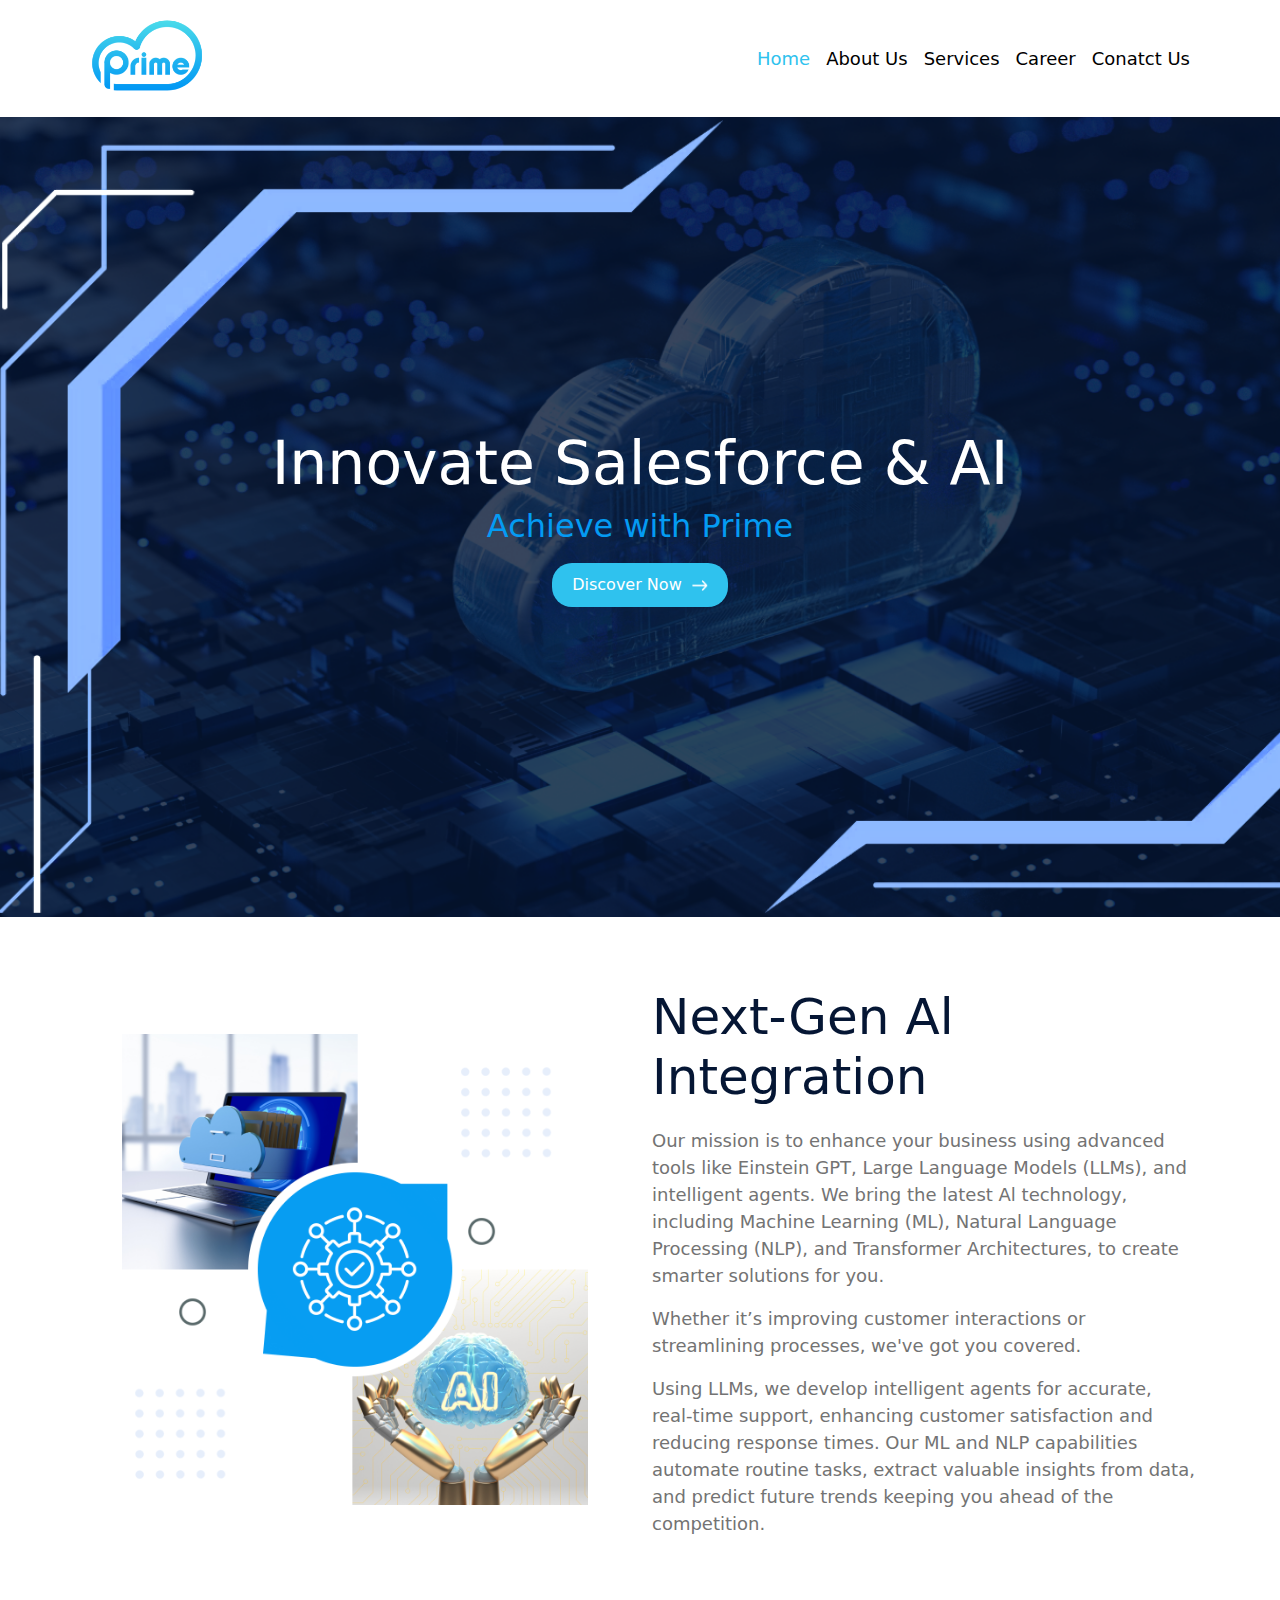
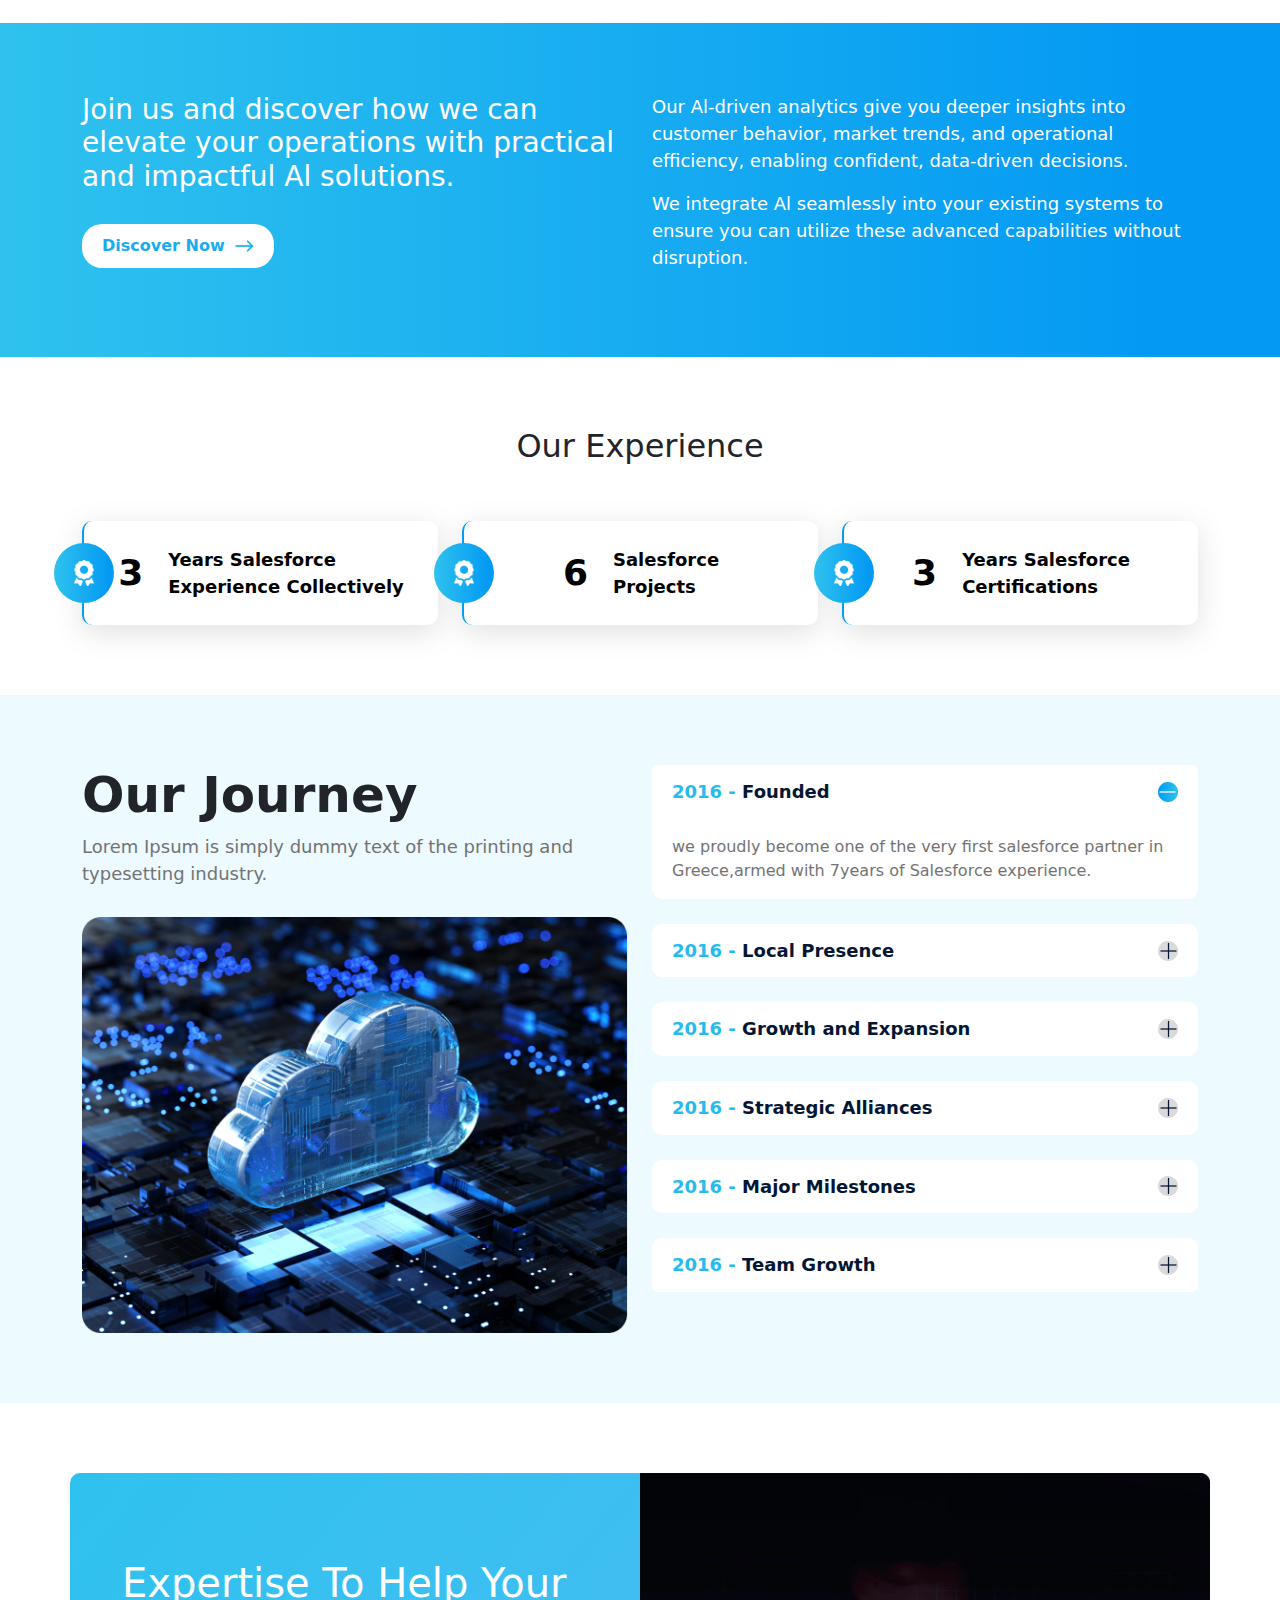
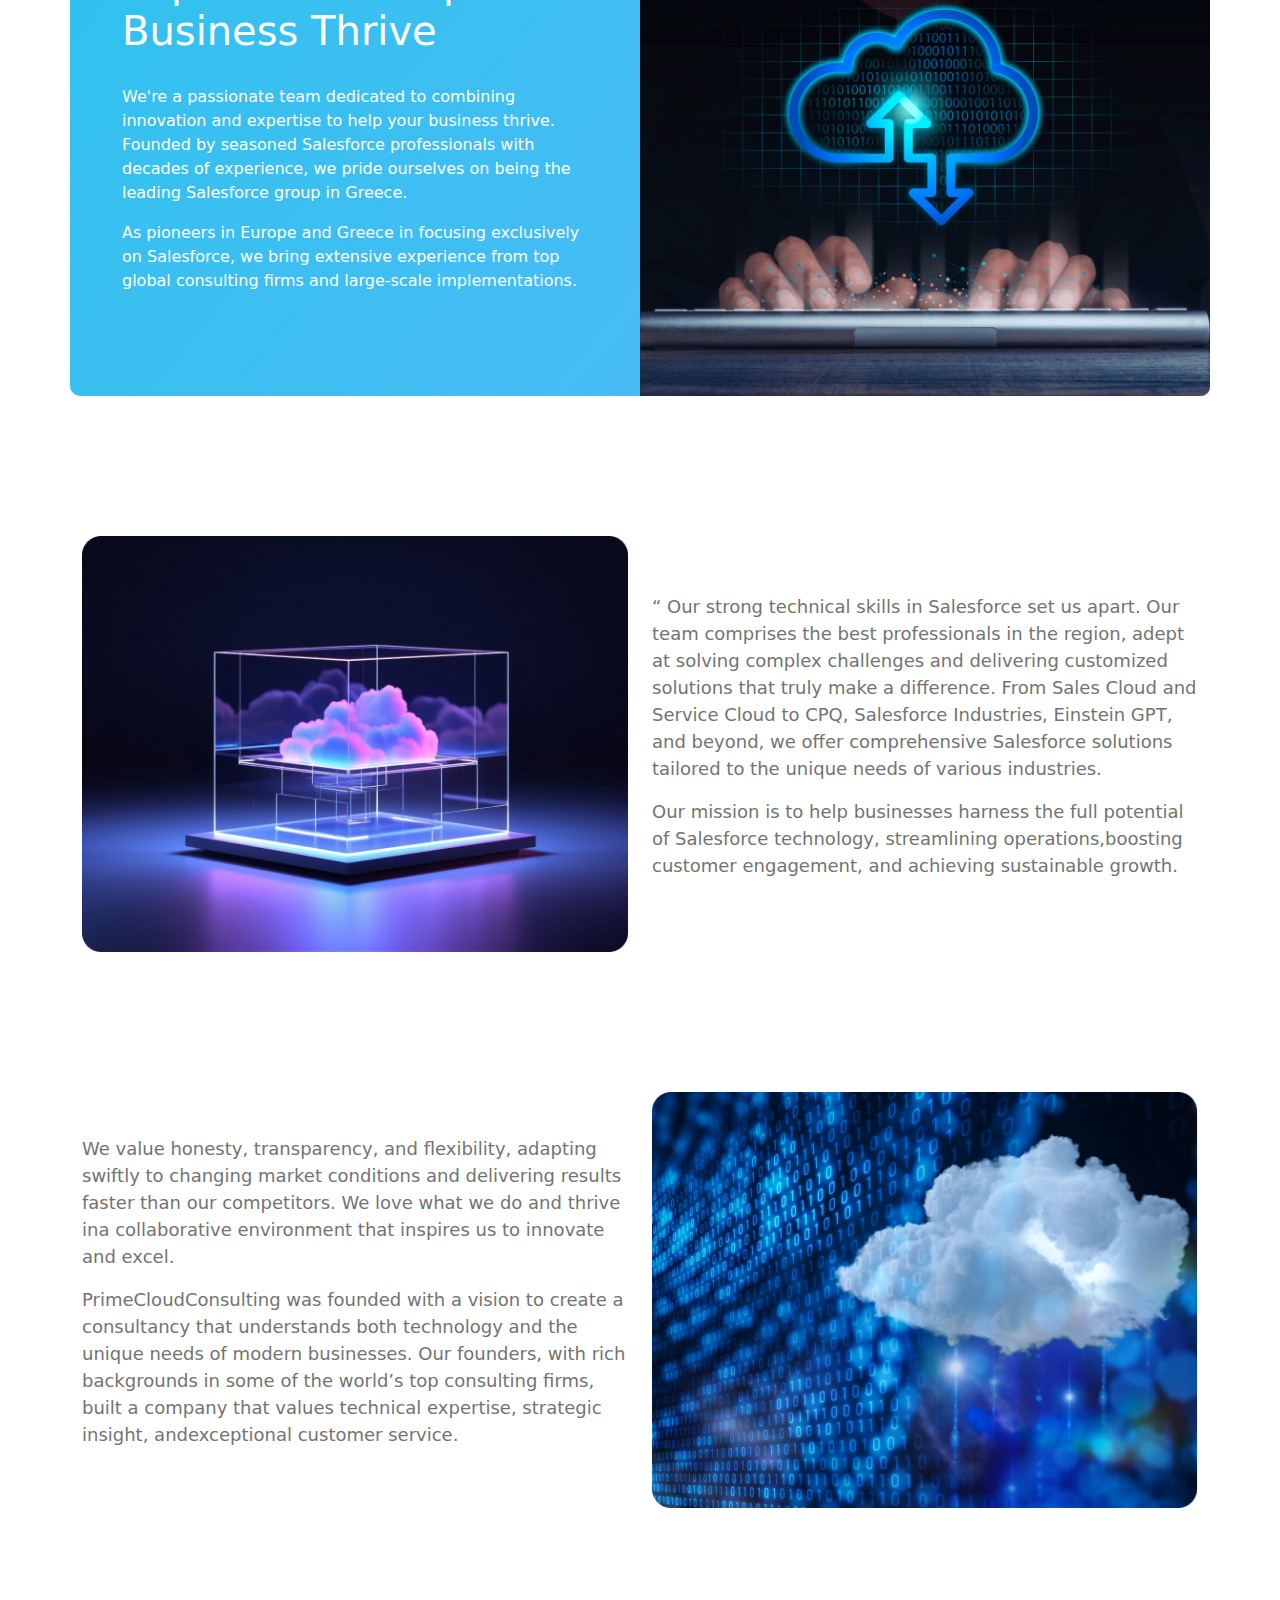
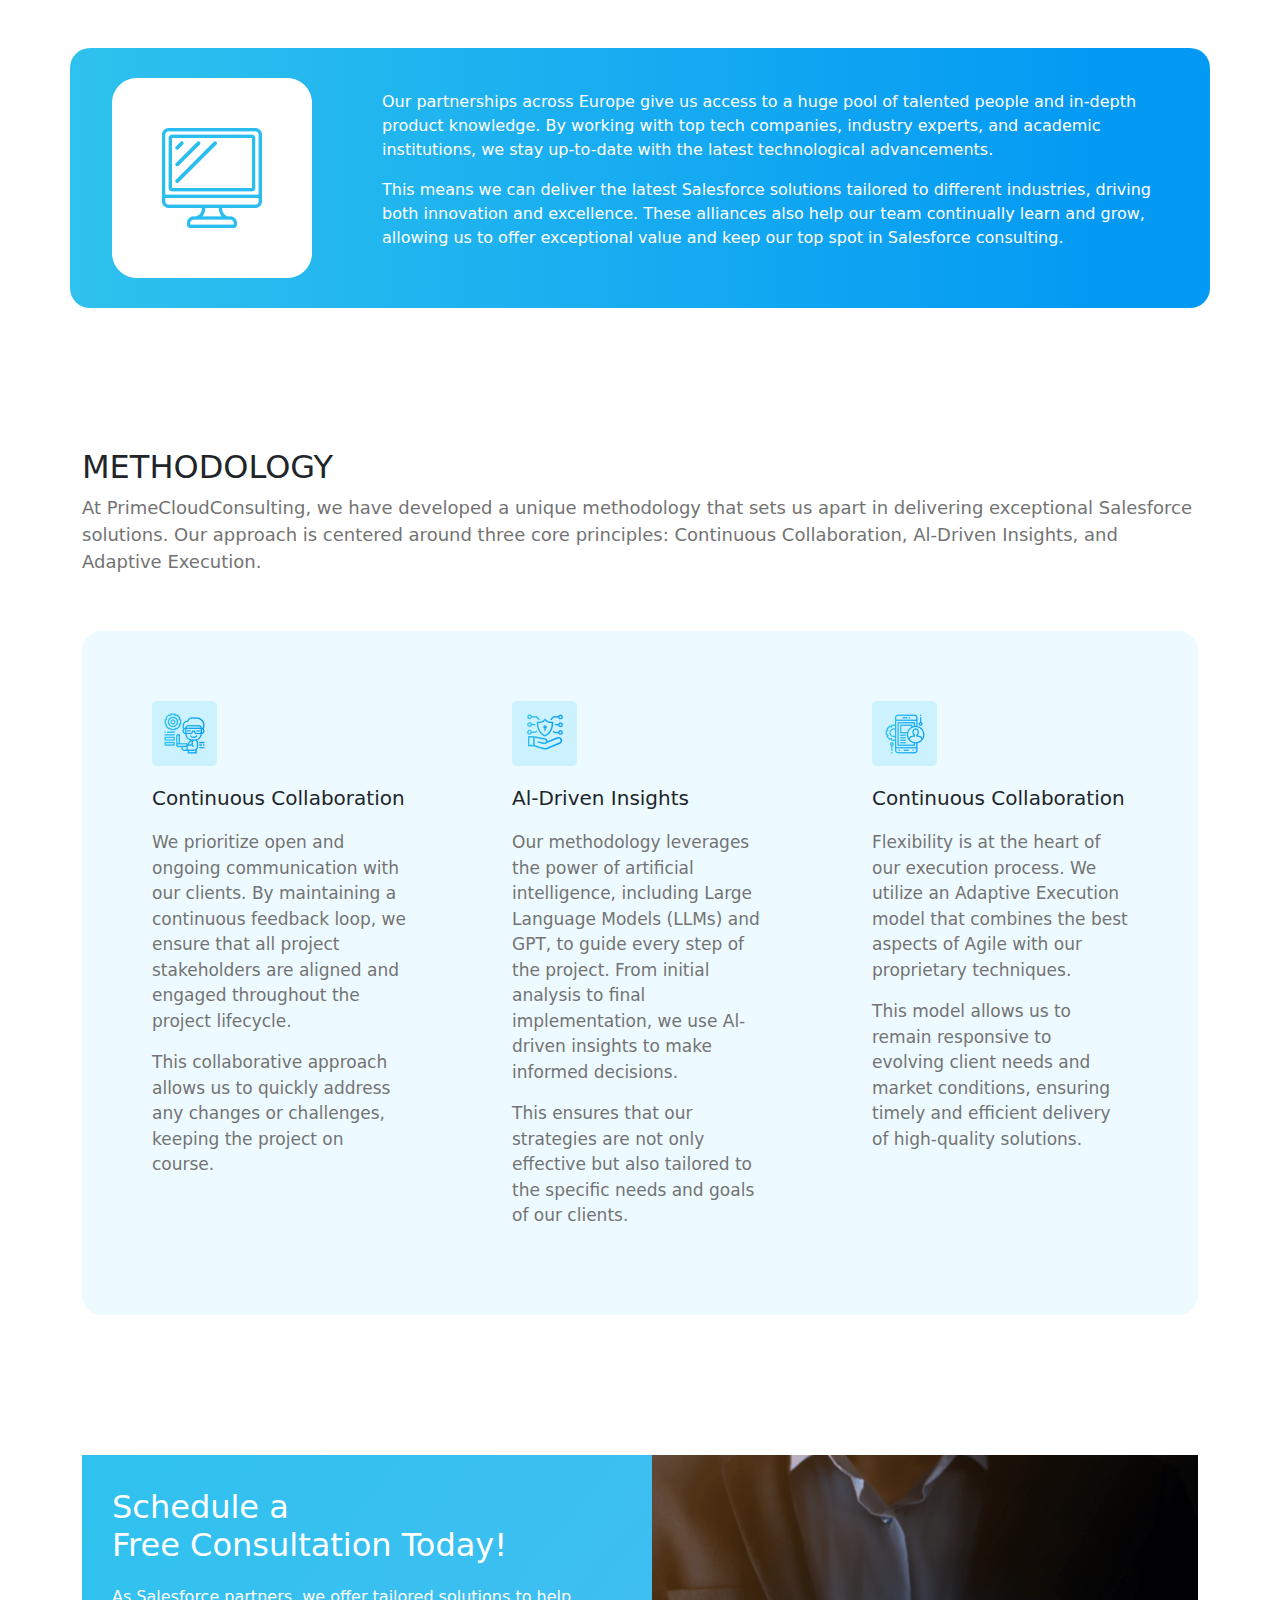
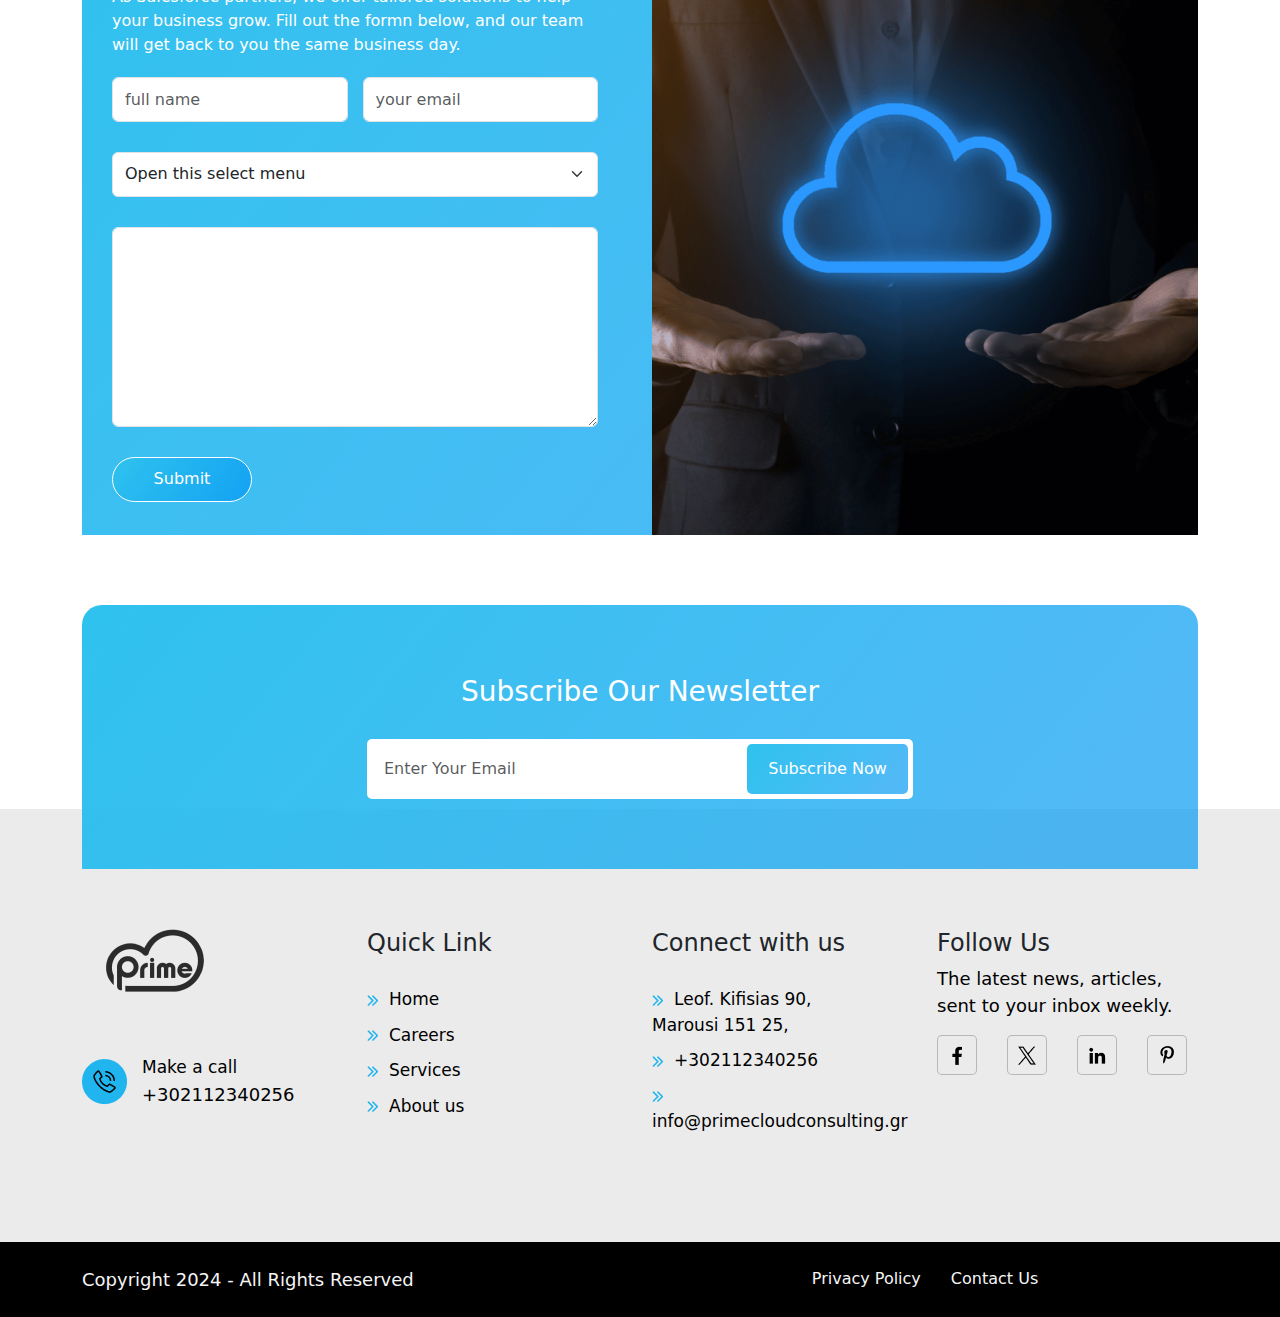
==== index.html @ a8d4fd14 "first commit" ====
<!DOCTYPE html>
<html lang="en">

<head>
  <meta charset="UTF-8">
  <meta name="viewport" content="width=device-width, initial-scale=1.0">
  <title>Prime</title>
  <link rel="stylesheet" href="./css/style.css">
  <link rel="stylesheet" href="./css/responsive.css">
  <link rel="stylesheet" href="./css/bootstrap.min.css">
</head>

<body>

  <header>
    <nav class="navbar navbar-expand-lg">
      <div class="container">
        <a class="navbar-brand" href="#">
          <img src="./images/logo_prime.png" alt="" class="img-fluid">
        </a>
        <button class="navbar-toggler" type="button" data-bs-toggle="collapse" data-bs-target="#navbarSupportedContent"
          aria-controls="navbarSupportedContent" aria-expanded="false" aria-label="Toggle navigation">
          <span class="navbar-toggler-icon"></span>
        </button>
        <div class="collapse navbar-collapse" id="navbarSupportedContent">
          <ul class="navbar-nav ms-auto mb-2 mb-lg-0">
            <li class="nav-item">
              <a class="nav-link active" aria-current="page" href="index.html">Home</a>
            </li>
            <li class="nav-item">
              <a class="nav-link" href="about.html">About Us</a>
            </li>
            <li class="nav-item">
              <a class="nav-link" href="service.html">Services</a>
            </li>
            <li class="nav-item">
              <a class="nav-link" href="#">Career</a>
            </li>
            <li class="nav-item">
              <a class="nav-link" href="#">Conatct Us</a>
            </li>
          </ul>

        </div>
      </div>
    </nav>
  </header>

  <div class="banner">
    <div class="container">
      <div class="row">
        <div class="col">
          <div class="inner_text_banner">
            <h1>Innovate Salesforce & AI</h1>
            <h2>Achieve with Prime</h2>
            <a href="#" class="button_common">Discover Now <img src="./images/_right_arrow.png" alt=""></a>
          </div>
        </div>
      </div>
    </div>
  </div>

  <div class="next_gen_ai padding">
    <div class="container">
      <div class="row align-items-center">
        <div class="col-lg-6">
          <div class="left_next_gen">
            <img src="./images/next_gen_ai_image.png" alt="" class="img-fluid ">
          </div>
        </div>
        <div class="col-lg-6">
          <div class="right_next_gen">
            <h2>Next-Gen Al Integration</h2>
            <p>Our mission is to enhance your business using advanced tools like Einstein GPT, Large Language Models
              (LLMs), and intelligent agents. We bring the latest Al technology, including Machine Learning (ML),
              Natural Language Processing (NLP), and Transformer Architectures, to create smarter solutions for you.
            </p>
            <p>Whether it’s improving customer interactions or streamlining processes, we've got you covered.</p>
            <p>Using LLMs, we develop intelligent agents for accurate, real-time support, enhancing customer
              satisfaction and reducing response times. Our ML and NLP capabilities automate routine tasks, extract
              valuable insights from data, and predict future trends keeping you ahead of the competition.</p>
          </div>
        </div>
      </div>
    </div>
  </div>

  <div class="join_us padding">
    <div class="container">
      <div class="row">
        <div class="col-lg-6">
          <div class="left_join">
            <h3>Join us and discover how we can elevate your operations with practical and impactful Al solutions.</h3>
            <a href="#" class="button_common">Discover Now <img src="./images/blue_arrow.png" alt=""></a>
          </div>
        </div>
        <div class="col-lg-6">
          <div class="right_join">
            <p>Our Al-driven analytics give you deeper insights into customer behavior, market trends, and operational
              efficiency, enabling confident, data-driven decisions. </p>
            <p>We integrate Al seamlessly into your existing systems to ensure you can utilize these advanced
              capabilities without disruption.</p>
          </div>
        </div>
      </div>
    </div>
  </div>

  <div class="Ourexperience padding">
    <div class="container">
      <div class="row">
        <div class="col-12 text-center mb-5">
          <h2>Our Experience</h2>
        </div>
      </div>
      <div class="row g-4">
        <div class="col-12 col-md-6 col-xl-4">
          <div class="experience_card">
            <div class="year_digit">
              <p>3</p>
            </div>
            <p>
              Years Salesforce <br> Experience Collectively
            </p>
            <div class="bg_img">
              <img src="./images/badge.png" alt="">
            </div>
          </div>
        </div>
        <div class="col-12 col-md-6 col-xl-4">
          <div class="experience_card">
            <div class="year_digit">
              <p>6</p>
            </div>
            <p>
              Salesforce
              <br> Projects
            </p>
            <div class="bg_img">
              <img src="./images/badge.png" alt="">
            </div>
          </div>
        </div>
        <div class="col-12 col-md-6 col-xl-4">
          <div class="experience_card">
            <div class="year_digit">
              <p>3</p>
            </div>
            <p>
              Years Salesforce <br> Certifications
            </p>
            <div class="bg_img">
              <img src="./images/badge.png" alt="">
            </div>
          </div>
        </div>
      </div>
    </div>
  </div>

  <div class="our_journey padding">
    <div class="container">
      <div class="row">
        <div class="col-lg-6">
          <div class="left_journey">
            <h2>Our Journey</h2>
            <p>Lorem Ipsum is simply dummy text of the printing and typesetting industry.</p>

            <div class="journey_img">
              <img src="./images/journey_img.png" alt="" class="img-fluid">
            </div>
          </div>
        </div>
        <div class="col-lg-6">
          <div class="right_journey">
            <div class="accordion" id="accordionExample">
              <div class="accordion-item">
                <h2 class="accordion-header">
                  <button class="accordion-button" type="button" data-bs-toggle="collapse" data-bs-target="#collapseOne"
                    aria-expanded="true" aria-controls="collapseOne">
                    <p> <strong> 2016 - </strong> Founded</p>
                  </button>
                </h2>
                <div id="collapseOne" class="accordion-collapse collapse show" data-bs-parent="#accordionExample">
                  <div class="accordion-body">
                    we proudly become one of the very first salesforce partner in Greece,armed with 7years of Salesforce
                    experience.
                  </div>
                </div>
              </div>
              <div class="accordion-item">
                <h2 class="accordion-header">
                  <button class="accordion-button collapsed" type="button" data-bs-toggle="collapse"
                    data-bs-target="#collapseTwo" aria-expanded="false" aria-controls="collapseTwo">
                    <p> <strong> 2016 - </strong> Local Presence</p>
                  </button>
                </h2>
                <div id="collapseTwo" class="accordion-collapse collapse" data-bs-parent="#accordionExample">
                  <div class="accordion-body">
                    we proudly become one of the very first salesforce partner in Greece,armed with 7years of Salesforce
                    experience.
                  </div>
                </div>
              </div>
              <div class="accordion-item">
                <h2 class="accordion-header">
                  <button class="accordion-button collapsed" type="button" data-bs-toggle="collapse"
                    data-bs-target="#collapseThree" aria-expanded="false" aria-controls="collapseThree">
                    <p> <strong> 2016 - </strong>Growth and Expansion</p>
                  </button>
                </h2>
                <div id="collapseThree" class="accordion-collapse collapse" data-bs-parent="#accordionExample">
                  <div class="accordion-body">
                    we proudly become one of the very first salesforce partner in Greece,armed with 7years of Salesforce
                    experience.
                  </div>
                </div>
              </div>
              <div class="accordion-item">
                <h2 class="accordion-header">
                  <button class="accordion-button collapsed" type="button" data-bs-toggle="collapse"
                    data-bs-target="#collapsefour" aria-expanded="false" aria-controls="collapsefour">
                    <p> <strong> 2016 - </strong> Strategic Alliances</p>
                  </button>
                </h2>
                <div id="collapsefour" class="accordion-collapse collapse" data-bs-parent="#accordionExample">
                  <div class="accordion-body">
                    we proudly become one of the very first salesforce partner in Greece,armed with 7years of Salesforce
                    experience.
                  </div>
                </div>
              </div>
              <div class="accordion-item">
                <h2 class="accordion-header">
                  <button class="accordion-button collapsed" type="button" data-bs-toggle="collapse"
                    data-bs-target="#collapsefive" aria-expanded="false" aria-controls="collapsefive">
                    <p> <strong> 2016 - </strong>Major Milestones</p>
                  </button>
                </h2>
                <div id="collapsefive" class="accordion-collapse collapse" data-bs-parent="#accordionExample">
                  <div class="accordion-body">
                    we proudly become one of the very first salesforce partner in Greece,armed with 7years of Salesforce
                    experience.
                  </div>
                </div>
              </div>
              <div class="accordion-item">
                <h2 class="accordion-header">
                  <button class="accordion-button collapsed" type="button" data-bs-toggle="collapse"
                    data-bs-target="#collapsesix" aria-expanded="false" aria-controls="collapsesix">
                    <p> <strong> 2016 - </strong>Team Growth</p>
                  </button>
                </h2>
                <div id="collapsesix" class="accordion-collapse collapse" data-bs-parent="#accordionExample">
                  <div class="accordion-body">
                    we proudly become one of the very first salesforce partner in Greece,armed with 7years of Salesforce
                    experience.
                  </div>
                </div>
              </div>
            </div>
          </div>
        </div>
      </div>
    </div>
  </div>

  <div class="expertise padding">
    <div class="container">
      <div class="row align-items-center">
        <div class="col-lg-6">
          <div class="left_expertise">
            <h2>expertise to help your <br> business thrive</h2>
            <p>We're a passionate team dedicated to combining innovation and expertise to help your business thrive.
              Founded by seasoned Salesforce professionals with decades of experience, we pride ourselves on being the
              leading Salesforce group in Greece.</p>
            <p>As pioneers in Europe and Greece in focusing exclusively on Salesforce, we bring extensive experience
              from top global consulting firms and large-scale implementations.</p>
          </div>
        </div>
        <div class="col-lg-6 p-0">
          <div class="right_exerptise">
            <img src="./images/expertize_img.png" alt="" class="img-fluid">
          </div>
        </div>
      </div>
    </div>
  </div>

  <div class="expertise_inner padding">
    <div class="container">
      <div class="row align-items-center">
        <div class="col-lg-6">
          <div class="left_inner_exper">
            <img src="./images/ex_inner_1.png" alt="" class="img-fluid">
          </div>
        </div>
        <div class="col-lg-6">
          <div class="right_inner_exper">
            <p>“ Our strong technical skills in Salesforce set us apart. Our team comprises the best professionals in
              the region, adept at solving complex challenges and delivering customized solutions that truly make a
              difference. From Sales Cloud and Service Cloud to CPQ, Salesforce Industries, Einstein GPT, and beyond, we
              offer comprehensive Salesforce solutions tailored to the unique needs of various industries. </p>
            <p>Our mission is to help businesses harness the full potential of Salesforce technology, streamlining
              operations,boosting customer engagement, and achieving sustainable growth.</p>
          </div>
        </div>
      </div>
    </div>
  </div>

  <div class="expertise_inner padding">
    <div class="container">
      <div class="row align-items-center flex-row-reverse">
        <div class="col-lg-6">
          <div class="left_inner_exper">
            <img src="./images/ex_inner_2.png" alt="" class="img-fluid">
          </div>
        </div>
        <div class="col-lg-6">
          <div class="right_inner_exper">
            <p>We value honesty, transparency, and flexibility, adapting swiftly to changing market conditions and
              delivering results faster than our competitors. We love what we do and thrive ina collaborative
              environment that inspires us to innovate and excel. </p>
            <p>PrimeCloudConsulting was founded with a vision to create a consultancy that understands both technology
              and the unique needs of modern businesses. Our founders, with rich backgrounds in some of the world’s top
              consulting firms, built a company that values technical expertise, strategic insight, andexceptional
              customer service.</p>
          </div>
        </div>
      </div>
    </div>
  </div>

  <div class="our_partership padding">
    <div class="container">
      <div class="row align-items-center">
        <div class="col-lg-3">
          <div class="left_partership">
            <img src="./images/pc_image.png" alt="" class="img-fluid">
          </div>
        </div>
        <div class="col-lg-9">
          <div class="right_partership">
            <p>Our partnerships across Europe give us access to a huge pool of talented people and in-depth product
              knowledge. By working with top tech companies, industry experts, and academic institutions, we stay
              up-to-date with the latest technological advancements. </p>
            <p>This means we can deliver the latest Salesforce solutions tailored to different industries, driving both
              innovation and excellence. These alliances also help our team continually learn and grow, allowing us to
              offer exceptional value and keep our top spot in Salesforce consulting.</p>
          </div>
        </div>
      </div>
    </div>
  </div>

  <div class="methodology padding">
    <div class="container">
      <div class="row">
        <div class="col text-center text-md-start">
          <h2>METHODOLOGY</h2>
          <p>At PrimeCloudConsulting, we have developed a unique methodology that sets us apart in delivering
            exceptional Salesforce solutions. Our approach is
            centered around three core principles: Continuous Collaboration, Al-Driven Insights, and Adaptive Execution.
          </p>
        </div>
      </div>
      <div class="methology_inner">
        <div class="row">
          <div class="col-lg-4">
            <div class="metho_card">
              <img src="./images/m1.png" alt="" class="img-fluid">
              <h3>Continuous Collaboration</h3>
              <p>We prioritize open and ongoing communication with our clients. By maintaining a continuous feedback
                loop,
                we ensure that all project stakeholders are aligned and engaged throughout the project lifecycle. </p>
              <p>This collaborative approach allows us to quickly address any changes or challenges, keeping the project
                on course.</p>
            </div>
          </div>
          <div class="col-lg-4">
            <div class="metho_card">
              <img src="./images/m2.png" alt="" class="img-fluid">
              <h3>Al-Driven Insights</h3>
              <p>Our methodology leverages the power of artificial intelligence, including Large Language Models (LLMs)
                and GPT, to guide every step of the project. From initial analysis to final implementation, we use Al-
                driven insights to make informed decisions. </p>
              <p>This ensures that our strategies are not only effective but also tailored to the specific needs and
                goals
                of our clients.</p>
            </div>
          </div>
          <div class="col-lg-4">
            <div class="metho_card">
              <img src="./images/m3.png" alt="" class="img-fluid">
              <h3>Continuous Collaboration</h3>
              <p>Flexibility is at the heart of our execution process. We utilize an Adaptive Execution model that
                combines the best aspects of Agile with our proprietary techniques.</p>
              <p>This model allows us to remain responsive to evolving client needs and market conditions, ensuring
                timely
                and efficient delivery of high-quality solutions.</p>
            </div>
          </div>
        </div>
      </div>

    </div>
  </div>

  <div class="contact_us padding">
    <div class="container">
      <div class="contact_us_row_parent">
        <div class="row align-items-center">
          <div class="col-lg-6">
            <div class="left_contact">
              <h2>Schedule a <br>Free Consultation Today!</h2>
              <p>As Salesforce partners, we offer tailored solutions to help your business grow. Fill out the formn
                below,
                and our team will get back to you the same business day.</p>

              <form action="">

                <div class="common_div_contact type_name_email">
                  <input type="text" placeholder="full name" class="form-control">
                  <input type="email" placeholder="your email" class="form-control">
                </div>

                <div class="common_div_contact form_select_div">
                  <select class="form-select" aria-label="Default select example" class="form-control">
                    <option selected>Open this select menu</option>
                    <option value="1">One</option>
                    <option value="2">Two</option>
                    <option value="3">Three</option>
                  </select>
                </div>

                <div class="common_div_contact text_area_div">
                  <textarea name="" id="" class="form-control">

              </textarea>
                </div>

                <div class="submit_btn">
                  <a href="#">Submit</a>
                </div>

              </form>
            </div>
          </div>
          <div class="col-lg-6">
            <div class="right_contact">
              <img src="./images/contact_img.png" alt="" class="img-fluid">
            </div>
          </div>
        </div>
      </div>
    </div>
  </div>

  <div class="news_letter ">
    <div class="container">
      <div class="uper_row_news_letter padding">
        <div class="row justify-content-center">
          <div class="col-lg-6">
            <h3 class="text-center">Subscribe Our Newsletter</h3>
            <div class="news_letter_inner">
              <input type="email" placeholder="Enter Your Email" class="form-control">
              <div class="subscribe">
                <a href="#">Subscribe Now</a>
              </div>
            </div>
          </div>
        </div>
      </div>
    </div>
  </div>


  <footer class="padding">
    <div class="container">
      <div class="row">
        <div class="col-lg-3">
          <div class="column_1">
            <div class="logo_footer">
              <img src="./images/footer_logo.png" alt="" class="img-fluid">
            </div>

          <div class="phone_call_wrapper">
            <div class="image_call">
              <img src="./images/call_phone.png" alt="" class="img-fluid">
            </div>
            <div class="para_call">
              <p>Make a call</p>
              <p><a href="tel:+302112340256">+302112340256</a></p>
            </div>
          </div>
          </div>
        </div>
        <div class="col-lg-3">
          <div class="columnb_2">
            <h4>Quick Link</h4>
            <ul>
              <li><a href=""><img src="./images/footer_arrow.png" alt="" class="img-fluid">Home</a></li>
              <li><a href=""><img src="./images/footer_arrow.png" alt="" class="img-fluid">Careers</a></li>
              <li><a href=""><img src="./images/footer_arrow.png" alt="" class="img-fluid">Services</a></li>
              <li><a href=""><img src="./images/footer_arrow.png" alt="" class="img-fluid">About us</a></li>
            </ul>
          </div>
        </div>
        <div class="col-lg-3">
          <div class="columnb_2 colunm_3">
            <h4>Connect with us</h4>
            <ul>
              <li><a href=""><img src="./images/footer_arrow.png" alt="" class="img-fluid">Leof. Kifisias 90,<BR> Marousi 151 25,</a></li>
              <li><a href="tel:+302112340256"><img src="./images/footer_arrow.png" alt="" class="img-fluid">+302112340256</a></li>
              <li><a href="info@primecloudconsulting.gr"><img src="./images/footer_arrow.png" alt="" class="img-fluid">info@primecloudconsulting.gr</a></li>
            </ul>
          </div>
        </div>
        <div class="col-lg-3">
          <div class="column_4">
            <h4>Follow Us</h4>
            <p>The latest news, articles, sent
              to your inbox weekly.</p>

              <div class="social_icon">
                <ul>
                  <li><a href=""><img src="./images/f.png" alt="" class="img-fluid"></a></li>
                  <li><a href=""><img src="./images/x.png" alt="" class="img-fluid"></a></li>
                  <li><a href=""><img src="./images/i.png" alt="" class="img-fluid"></a></li>
                  <li><a href=""><img src="./images/p.png" alt="" class="img-fluid"></a></li>
                </ul>
              </div>
          </div>
        </div>
      </div>
    </div>
  </footer>

  <div class="copy_right py-4">
    <div class="container">
      <div class="row align-items-center">
        <div class="col-lg-6">
              <div class="left_copy_right">
                <p>Copyright 2024 - All Rights Reserved </p>
              </div>
        </div>
        <div class="col-lg-6">
             <ul class="copy_right_ul">
              <li><a href="">Privacy Policy</a></li>
              <li><a href="">Contact Us</a></li>
             </ul>
        </div>
      </div>
    </div>
  </div>

  <script src="./js/bootstrap.bundle.min.js"></script>
  <script src="./js/script.js"></script>
</body>

</html>
---- css/style.css ----
h2 {
    font-size: 48px;
}

p {
    color: #737373;
    font-size: 18px;
}

a.navbar-brand img {
    width: 130px;
}

.banner {
    background-image: url(../images/banner_bg.png);
    background-repeat: no-repeat;
    background-size: cover;
    height: 800px;
    display: flex;
    align-items: center;
    justify-content: center;
}

.inner_text_banner {
    text-align: center;
}

.inner_text_banner h1 {
    font-size: 60px;
    color: #fff;
}

.inner_text_banner h2 {
    color: #049BF3;
}

a.button_common {
    background: #2FC2EE;
    padding: 10px 20px;
    border-radius: 20px;
    color: #fff;
    text-decoration: none;
    display: inline-block;
    margin-top: 10px;
}

.inner_text_banner a img {
    margin-left: 5px;
    width: 16px;
}

.padding {

    padding: 70px 0;

}

.right_next_gen h2 {
    color: #051634;
    font-size: 50px;
    margin-bottom: 20px;
}

.left_next_gen {
    padding: 40px;
}

.join_us {
    background: linear-gradient(90deg, rgba(47, 194, 238, 1) 0%, rgba(4, 154, 243, 1) 90%);
}

.left_join h3 {
    color: #fff;
    margin-bottom: 20px;
}

.left_join a {
    background-color: #fff;
    color: #18acf1;
    font-weight: 700;
}

.left_join a img {
    margin-left: 5px;
}

.right_join p {
    color: #fff;
}

.experience_card {
    justify-content: center;
    align-items: center;
    border-left: 2px solid #069df2;
    border-radius: 10px;
    padding: 25px 30px;
    gap: 25px;
    display: flex;
    box-shadow: rgba(100, 100, 111, 0.2) 0px 7px 29px 0px;
    position: relative;
}

.experience_card p {
    margin-bottom: 0;
}

.experience_card .year_digit p {
    font-weight: 600;
    font-size: 36px;
    color: #000;
}

.experience_card p {
    font-weight: 600;
    color: #000;
    margin-bottom: 0;
}

.bg_img {
    height: 60px;
    width: 60px;
    background: linear-gradient(90deg, rgba(47, 194, 238, 1) 0%, rgba(4, 154, 243, 1) 90%);
    border-radius: 50%;
    display: flex;
    justify-content: center;
    align-items: center;
    position: absolute;
    left: -30px;
}

.bg_img img {
    width: 20px;
}

.accordion-button:not(.collapsed)::after {
    background-image: url(../images/minus_img.png) !important;
}

.accordion-button::after {
    background-image: url(../images/plus_img.png) !important;
}

.accordion-button p {
    font-size: 18px;
    color: #051634;
    font-weight: 700;
    margin-bottom: 0;
}

.accordion-button p strong {
    font-size: 18px;
    color: #26BAEF;
    font-weight: 600;
}

.our_journey {
    background-color: #EDFAFF;
}

.left_journey h2 {
    font-size: 50px;
    font-weight: bold;
    text-transform: capitalize;
}

.left_journey p {
    margin-bottom: 30px;
}

.accordion-button:not(.collapsed) {
    background-color: unset !important;
    box-shadow: unset !important;
}

.accordion-button:focus {
    box-shadow: unset !important;
}

.accordion-item {
    border: unset !important;
    margin-bottom: 25px;
    border-radius: 10px;
}

.accordion-button {
    border-radius: 10px !important;
}

.accordion-body {
    color: #737373;
}

.expertise .container .row {
    background: linear-gradient(129deg, rgba(47, 194, 238, 1) 0%, rgb(4 154 243 / 69%) 90%);
    border-radius: 10px;
}

.left_expertise h2 {
    font-size: 40px;
    text-transform: capitalize;
    color: #fff;
    margin-bottom: 30px;
}

.left_expertise p {
    color: #fff;
    font-size: 16px;
}

.left_expertise {
    padding: 40px;
}

.our_partership .row {
    background: linear-gradient(90deg, rgba(47, 194, 238, 1) 0%, rgba(4, 154, 243, 1) 90%);
    padding: 30px;
    border-radius: 20px;
}

.right_partership p {
    font-size: 16px;
    color: #fff;
}

.metho_card h3 {
    margin: 20px 0;
    font-size: 20px;
}

.metho_card {
    padding: 20px 15px;
    border-radius: 20px;
    padding: 40px;
    height: 100%;
}

.methology_inner {
    border-radius: 20px;
    padding: 30px;
    margin-top: 40px;
    background: #edfaff;
}

.metho_card p {
    font-size: 17px;
}

.metho_card:hover {
    background: #fff;
}

.common_div_contact.type_name_email {
    display: flex;
    gap: 15px;
}

.common_div_contact {
    margin-bottom: 30px;
}

.common_div_contact.text_area_div textarea {
    height: 200px;
}

.contact_us_row_parent {
    background: linear-gradient(129deg, rgba(47, 194, 238, 1) 0%, rgb(4 154 243 / 69%) 90%);
}

.left_contact h2 {
    color: #fff;
}

.left_contact p {
    font-size: 16px;
    color: #fff;
    margin: 20px 0;
}

.common_div_contact input {
    height: 45px;
}

select.form-select {
    height: 45px;
}

.submit_btn a {
    width: 140px;
    background: linear-gradient(129deg, rgba(47, 194, 238, 1) 0%, rgb(4 154 243 / 69%) 90%);
    height: 45px;
    display: flex;
    align-items: center;
    justify-content: center;
    border-radius: 30px;
    color: #fff;
    text-decoration: unset;
    text-transform: capitalize;
    border: 1px solid #fff;
}

.left_contact {
    padding: 30px;
}
.news_letter_inner input {
    width: 70%;
    height: 50px;
    border: unset;
}
.news_letter_inner {
    display: flex;
    align-items: center;
}
.subscribe {
    width: 30%;
}
.subscribe a {
    width: 100%;
    display: flex;
    background: linear-gradient(129deg, rgba(47, 194, 238, 1) 0%, rgb(4 154 243 / 69%) 90%);
    color: #fff;
    justify-content: center;
    align-items: center;
    text-decoration: unset;
    height: 50px;
    border-radius: 5px;
    font-weight: 500;
}
.uper_row_news_letter {
    background: linear-gradient(129deg, rgba(47, 194, 238, 1) 0%, rgb(4 154 243 / 69%) 90%);
    border-radius: 20px 20px 0 0;
}
.news_letter_inner {
    display: flex;
    align-items: center;
    padding: 5px;
    background: #fff;
    border-radius: 5px;
}
.uper_row_news_letter h3 {
    color: #fff;
    margin-bottom: 30px;
}
.phone_call_wrapper {
    display: flex;
    align-items: center;
    height: 180px;


}
.para_call p {
    margin-bottom: 0;
    margin-left: 15px;
}
.para_call p:first-child {
    font-size: 17px;
    color: #000;
}
.para_call p:last-child {
    color: #000;
    font-weight: 500;
}
.columnb_2 ul {
    padding: 0;
    list-style: none;
    margin-top: 30px;
}
.columnb_2 ul li {
    margin-bottom: 10px;
}
.columnb_2 ul li a {
    color: #000;
    text-decoration: none;
    font-size: 17px;
}
.columnb_2 ul li a img {
    margin-right: 10px;
}
.column_4 p {
    color: #000;
}
.social_icon ul {
    list-style: none;
    padding: 0;
    display: flex;
    gap: 30px;
}
.social_icon ul li a {
    background: #ebebeb;
    width: 40px;
    display: flex;
    align-items: center;
    justify-content: center;
    height: 40px;
    border-radius: 5px;
    border: 1px solid #8080807d;
}
footer {
    padding-top: 120px!important;
    background: #ebebeb;
}
.news_letter {
    position: relative;
    margin-bottom: -60px;
}
ul.copy_right_ul {
    list-style: none;
    padding: 0;
    display: flex;
    gap: 30px;
    margin-bottom: 0;
    justify-content: center;
}
ul.copy_right_ul li a {
    color: #F5F5F5;
    text-decoration: unset;
}
.left_copy_right p {
    color: #F5F5F5;
    margin-bottom: 0;
}
.copy_right {
    background: #000;
}
.para_call p:last-child a {
    color: #000;
    text-decoration: unset;
}
.nav-item a.nav-link {
    color: #000;
    font-size: 18px;
}
a.button_common:hover {
    background: #fff;
    color: #2fc2ee;
}
a.button_common:hover img {
    filter: invert(1);
}
header {
    position: sticky;
    top: 0;
    z-index: 1;
    background: #fff;
}

.active{
    color: #2fc2ee!important;
}

.navbar-toggler,
.navbar-toggler:focus,
.navbar-toggler:active,
.navbar-toggler-icon:focus {
    outline: none !important;
    border: none !important;
    box-shadow: none !important;
}

.about_us
{
    background-image: url(../images/about_bg.png);
    height: 500px;
}
.about_us .inner_text_banner {
    text-align: left;
}
.links_in_banner a, span {
    color: #fff;
    text-decoration: none;
}


.service
{
    background-image: url(../images/service_bg.png);
    height: 500px;
}

.sus_card {
    display: flex;
    gap: 30px;
    padding: 50px 30px;
    border-radius: 10px;
    border: 2px solid #fff;
    background: linear-gradient(129deg, rgba(47, 194, 238, 1) 0%, rgb(4 154 243 / 69%) 90%);
}
.num_div p {
    font-size: 24px;
    color: #2fcdf5;
    background: #fff;
    border-radius: 50%;
    padding: 0;
    width: 50px;
    height: 50px;
    display: flex;
    justify-content: center;
    align-items: center;
}
.sale_div h5 {
    color: #fff;
}
.sale_div p {
    color: #fff;
    font-weight: lighter;
    font-size: 16px;
}
.top_row_sus h2 {
    font-size: 50px;
    color: #fff;
}
.top_row_sus p {
    font-size: 16px;
    font-weight: lighter;
    color: #fff;
}
.sustainable {
    background: linear-gradient(129deg, rgba(47, 194, 238, 1) 0%, rgb(4 154 243 / 69%) 90%);
    position: relative;
    z-index: 1;
}
.sustainable::before {
    content: '';
    position: absolute;
    height: 100%;
    width: 100%;
    background-image: url(../images/sus_bg_design.png);
    top: 0;
    background-repeat: no-repeat;
    z-index: -1;
    left: 0;
}
.indus_card img {
    background: #F4F7FB;
    padding: 10px;
    border-radius: 5px;
}
.indus_card {
    border-radius: 20px;
    padding: 20px;
    box-shadow: rgba(100, 100, 111, 0.2) 0px 7px 29px 0px;
}
---- css/responsive.css ----
@media screen and (max-width:1199px)
{
    p{
        font-size: 16px;
    }
    .padding {
        padding: 50px 0;
    }
    .right_next_gen h2 {
        font-size: 36px;
    }
    .nav-item a.nav-link {
        font-size: 16px;
    }
    .left_join h3 {
        font-size: 20px;
    }
    .bg_img {
        height: 45px;
        width: 45px;
        left: -20px;
    }
    .left_journey h2 {
        font-size: 40px;
    }
    .left_expertise h2 {
        font-size: 32px;
        margin-bottom: 20px;
    }
    .social_icon ul {
        gap: 20px;
    }
}
@media screen and (max-width:991px)
{
    .banner {
        height: 650px;
    }
    .left_join {
        margin-bottom: 30px;
    }
    .left_join h3 {
        margin-bottom: 10px;
    }
    .left_journey {
        margin-bottom: 60px;
    }
    .left_inner_exper {
        margin-bottom: 30px;
    }
    .left_partership {
        margin-bottom: 30px;
    }
    .news_letter {
        margin-bottom: 60px;
    }
    .news_letter_inner {
        background:unset;
        justify-content: center;
    }
    .news_letter_inner input {
        width: 65%;
    }
    .subscribe {
        width: 25%;
    }
    footer {
        padding-top: 0;
    }
    .phone_call_wrapper {
        height: 150px;
    }
    .left_copy_right {
        text-align: center;
        margin-bottom: 15px;
    }
}

@media screen and (max-width:767px)
{
    .inner_text_banner h1 {
        font-size: 40px;
    }
    .banner {
        height: 450px;
    }
}
@media screen and (max-width:575px){
    a.navbar-brand img {
        width: 95px;
    }
    .inner_text_banner h1 {
        font-size: 35px;
    }
    .right_next_gen {
        text-align: center;
    }
    .right_next_gen h2 {
        font-size: 28px;
    }
    .left_join {
        text-align: center;
    }
    .right_join {
        text-align: center;
    }
    .Ourexperience {
        margin: 0 20px;
    }
    .left_journey h2 {
        font-size: 28px;
    }
    .left_journey {
        text-align: center;
    }
    .left_expertise h2 {
        font-size: 28px;
    }
    .left_expertise {
        padding: 20px;
        text-align: center;
    }
    .right_inner_exper {
        text-align: center;
    }
    .left_partership {
        text-align: center;
    }
    .right_partership {
        text-align: center;
    }
    footer {
        padding: 0 10px!important;
    }
}
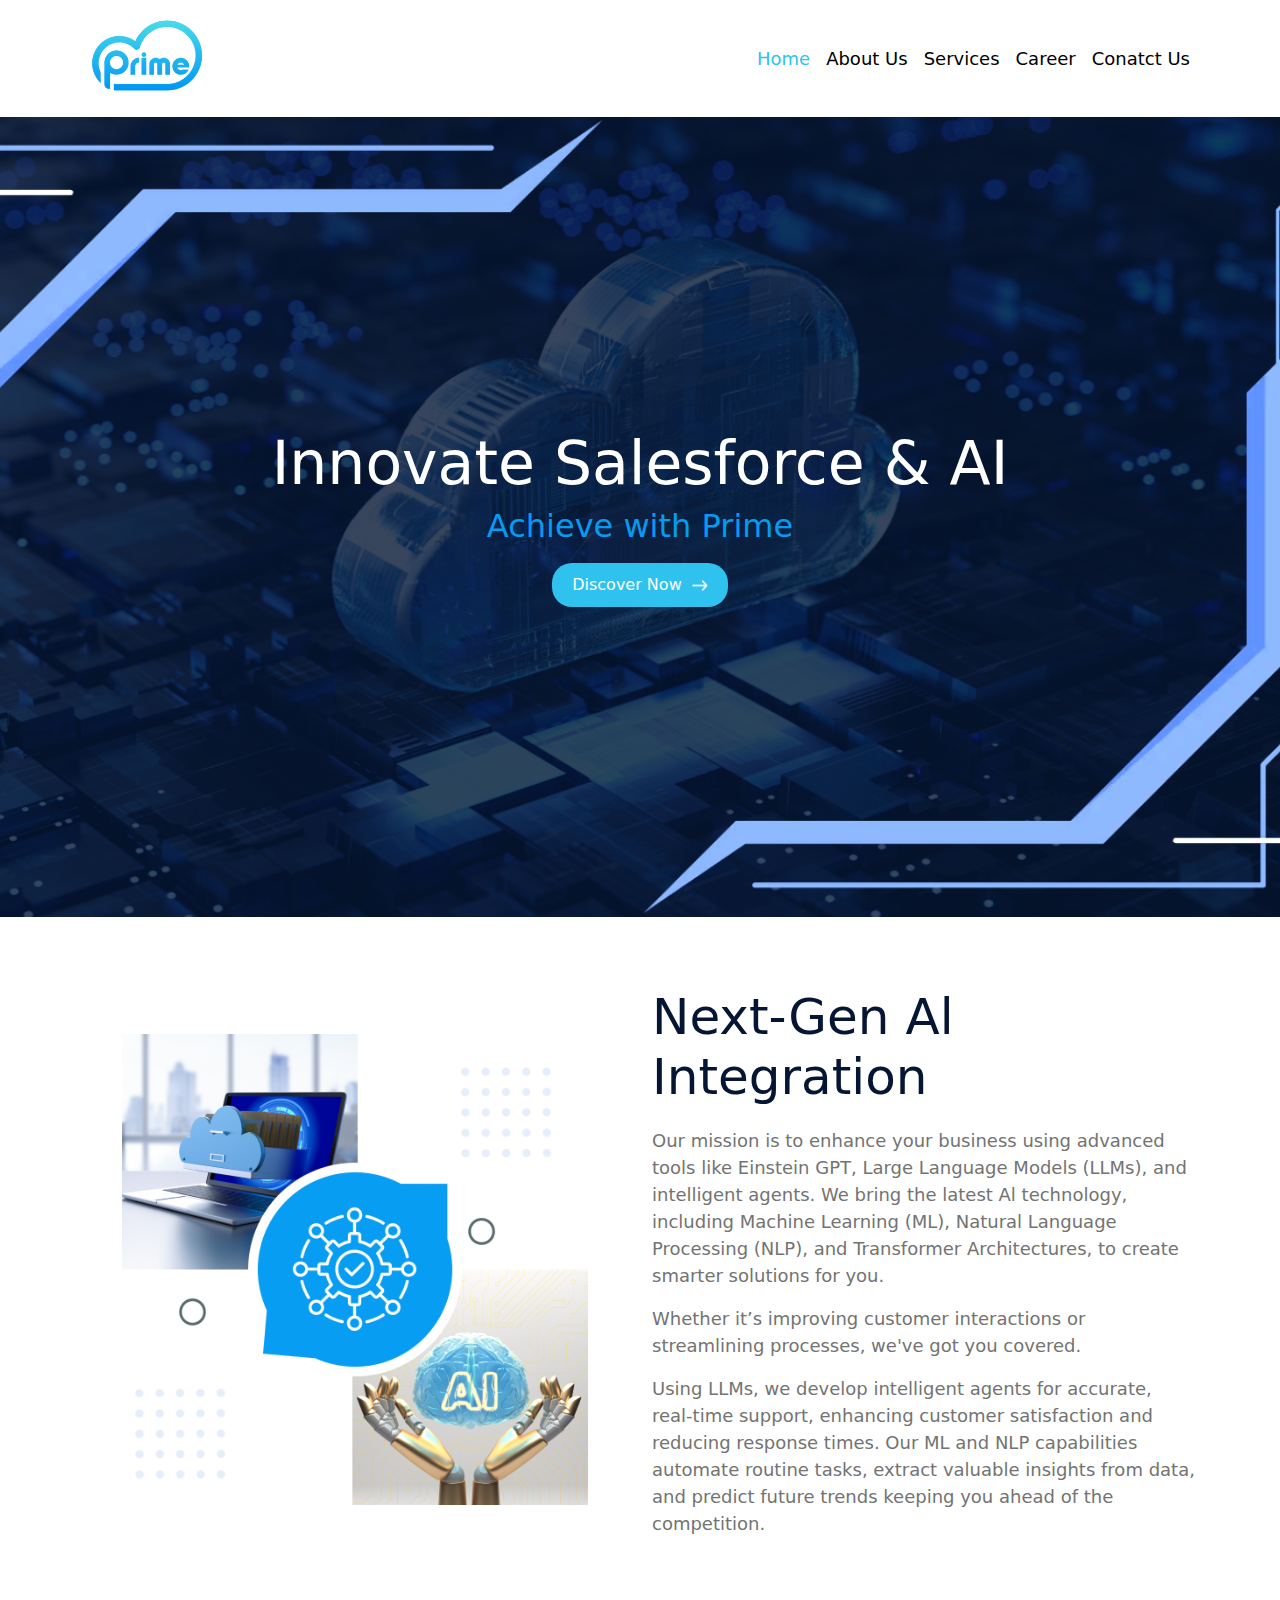
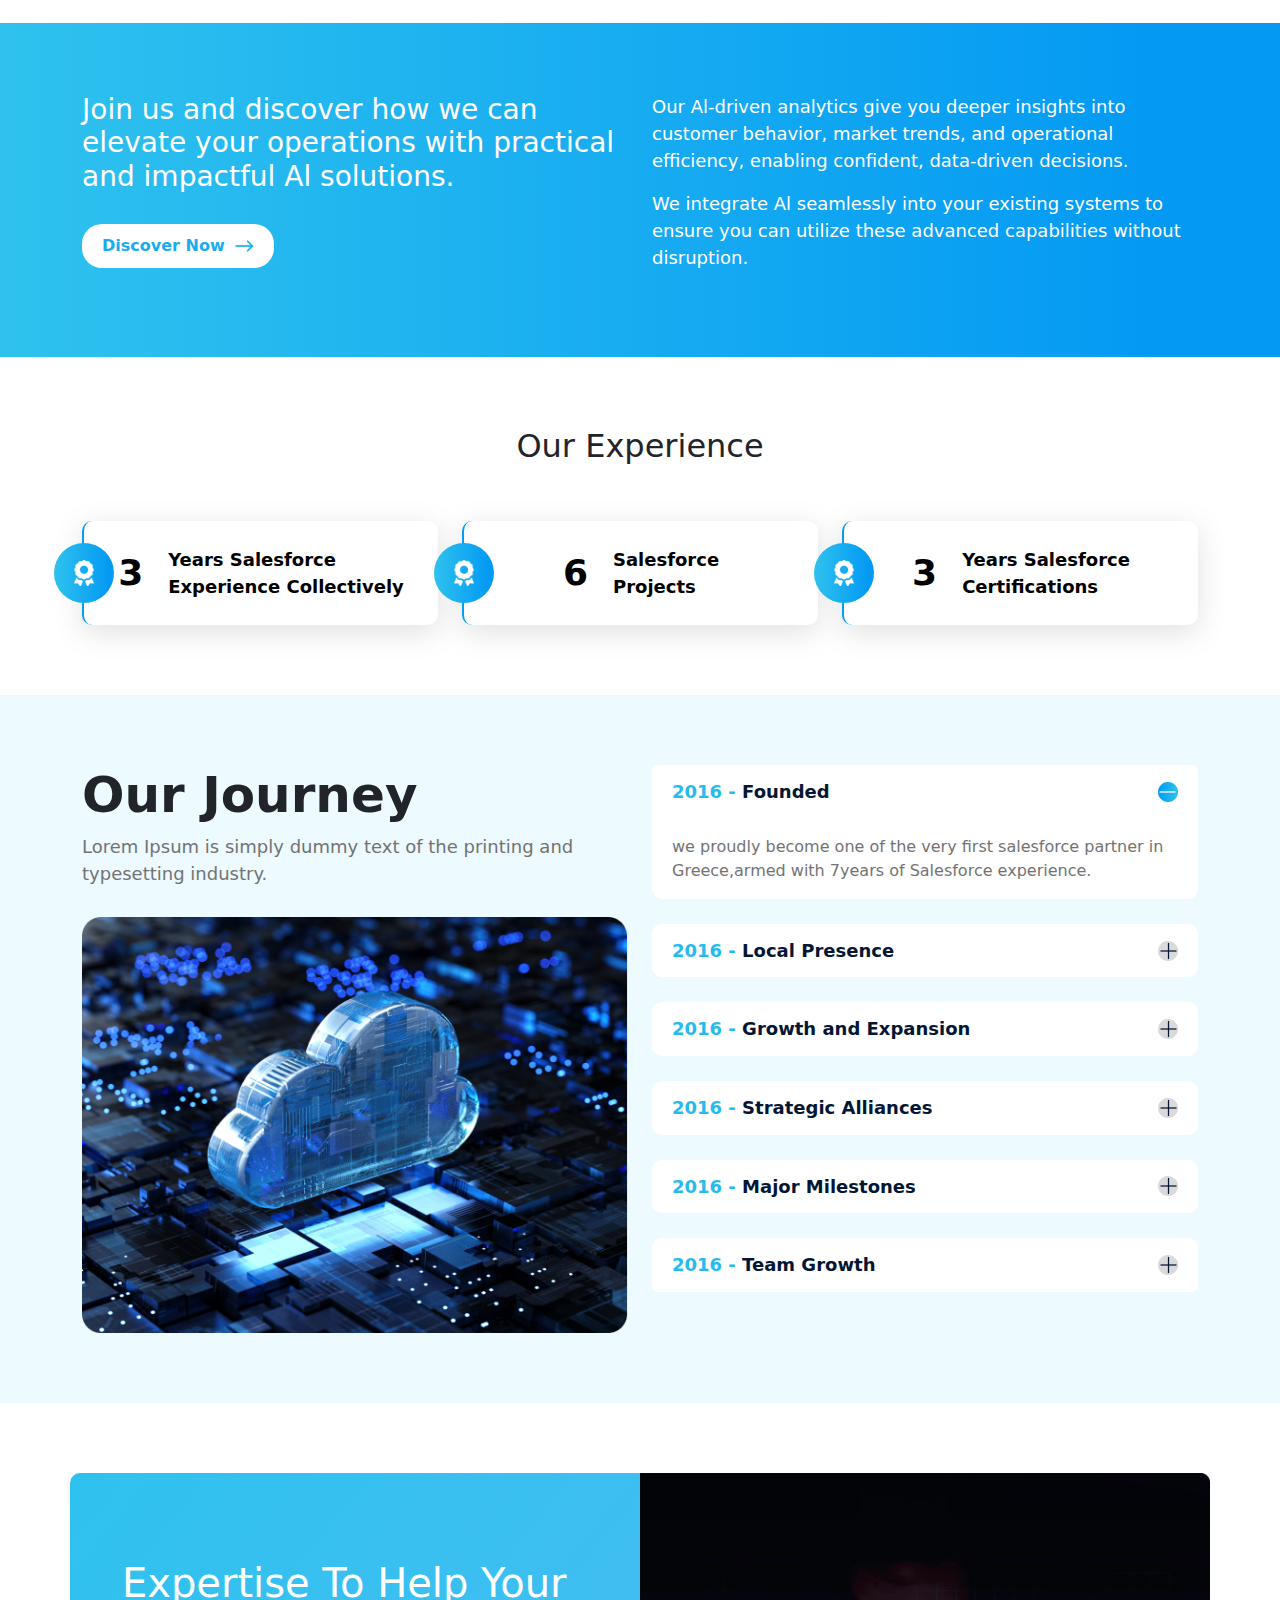
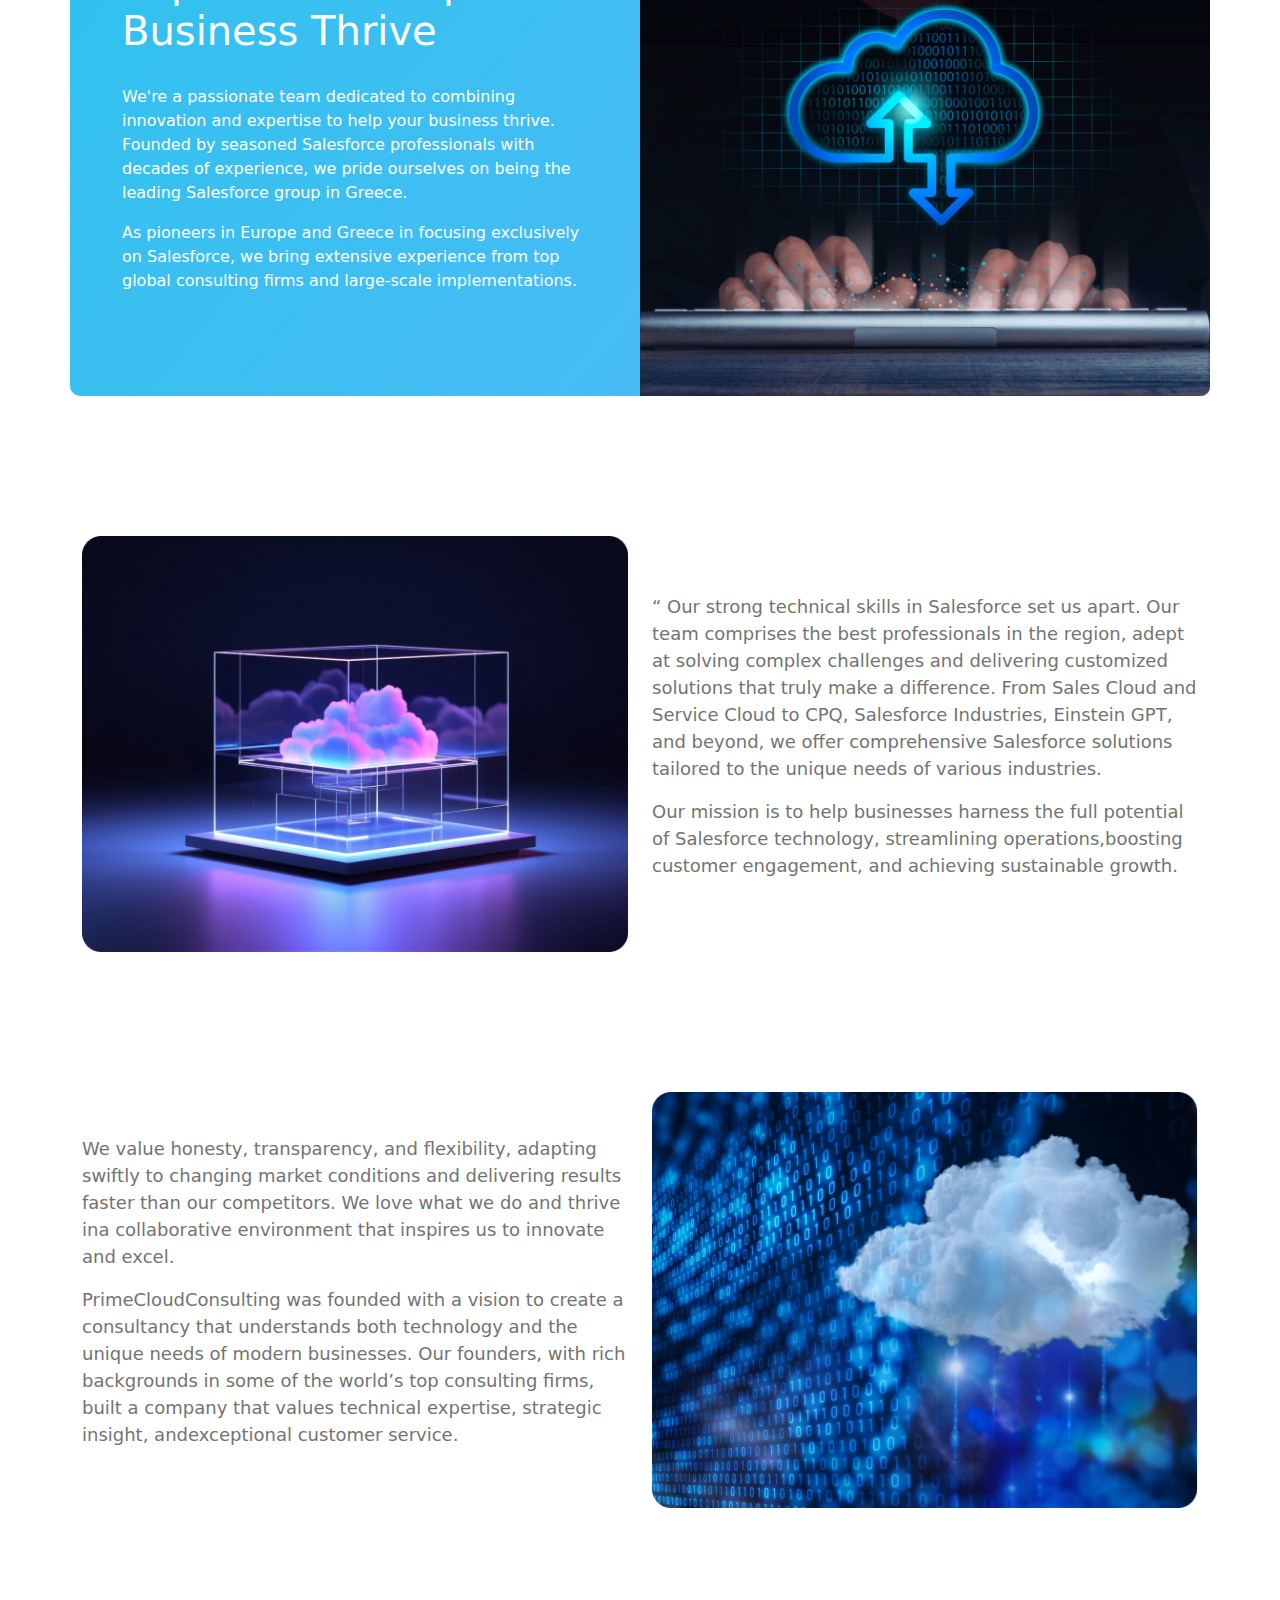
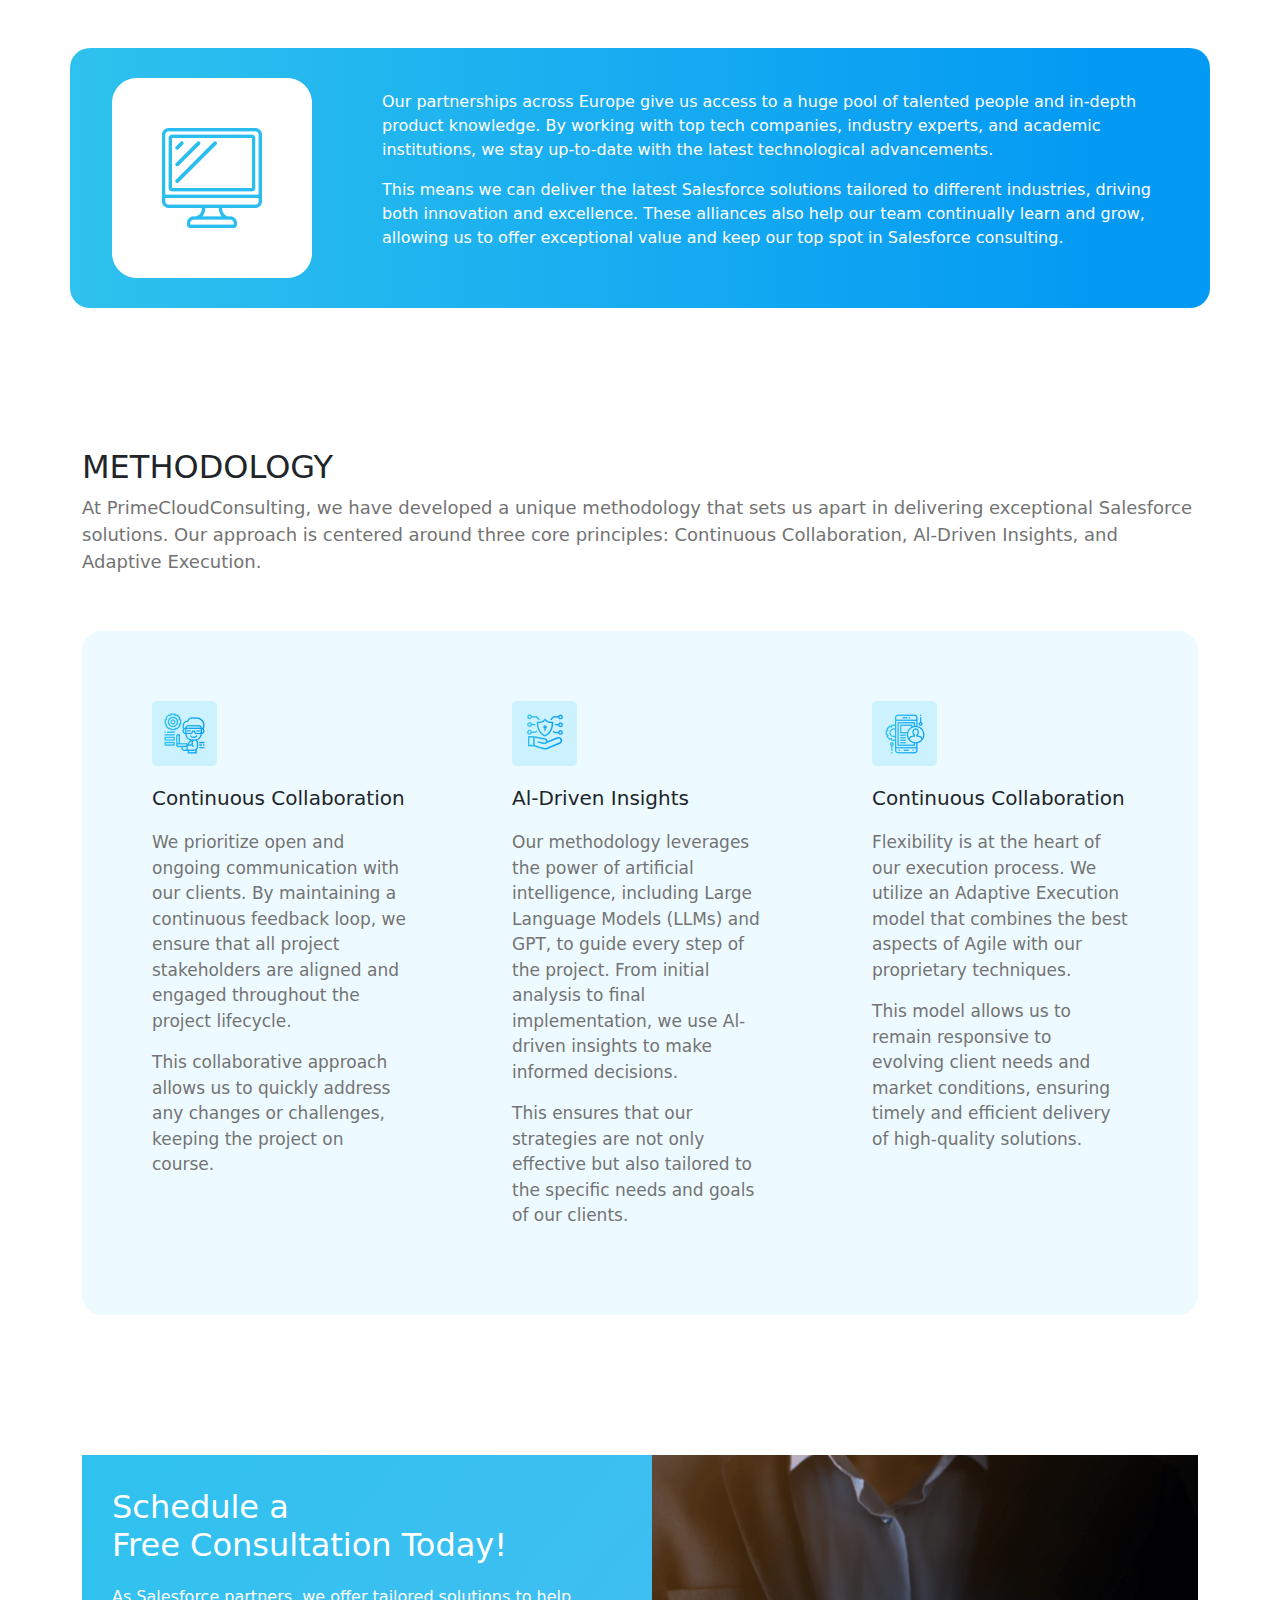
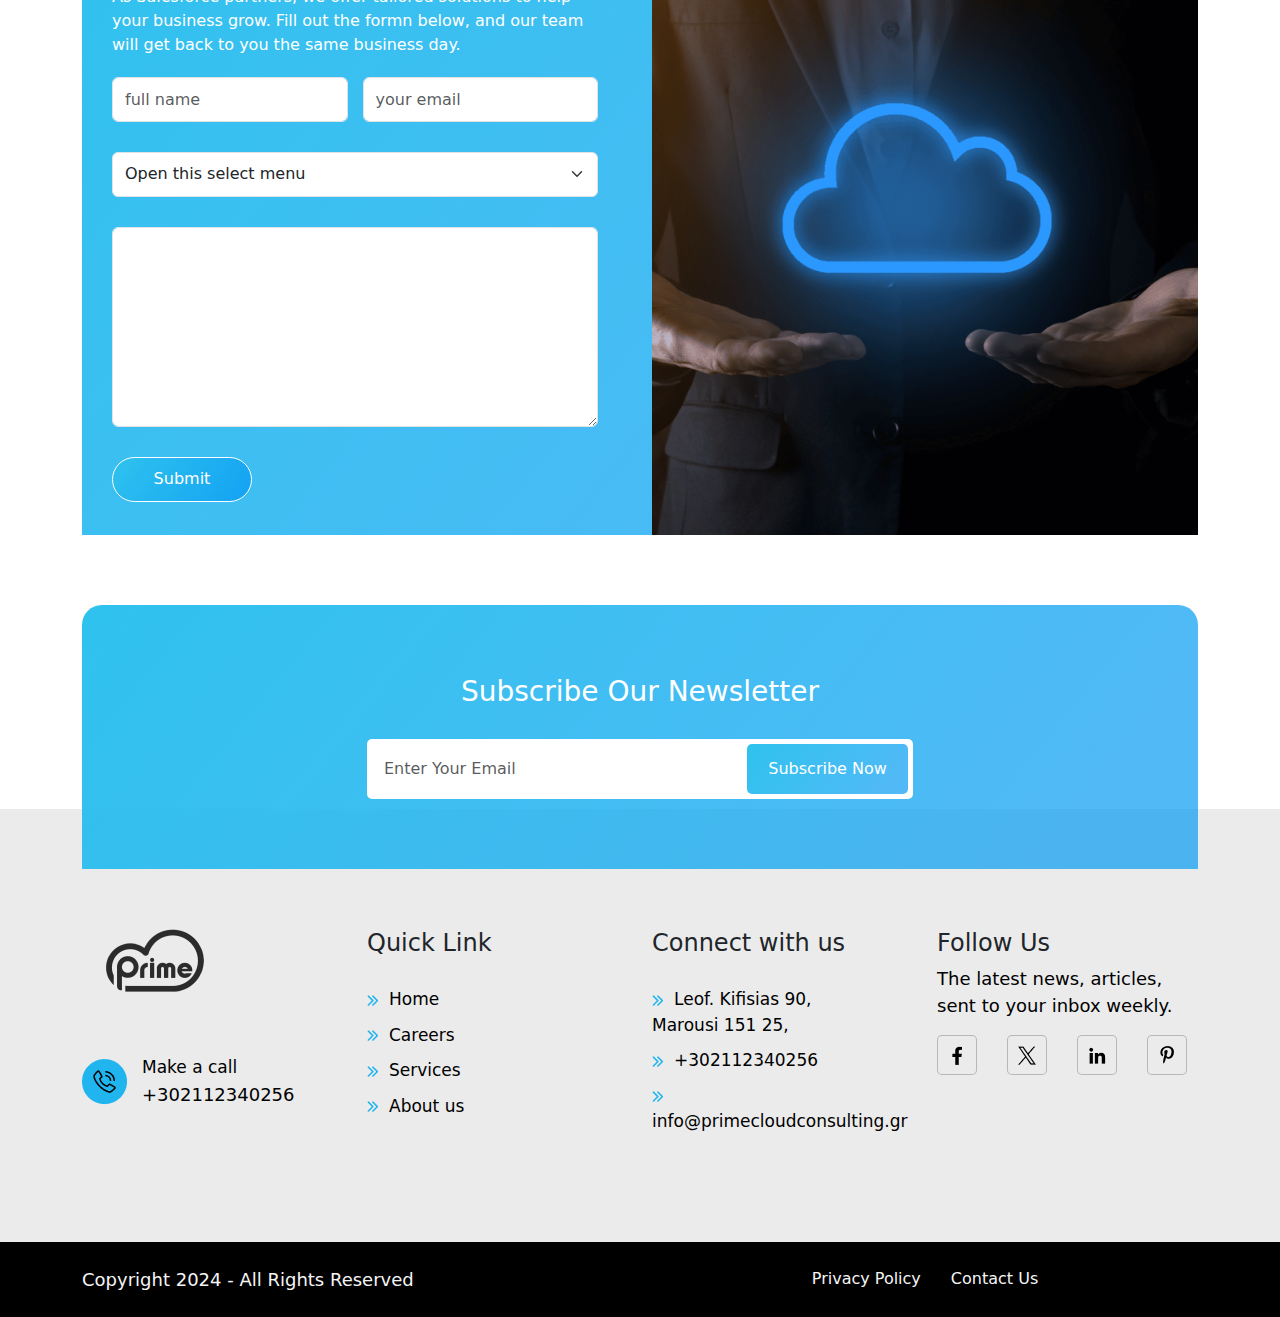
==== commit 8c53cb33: "update" ====
--- a/index.html
+++ b/index.html
@@ -34,10 +34,10 @@
               <a class="nav-link" href="service.html">Services</a>
             </li>
             <li class="nav-item">
-              <a class="nav-link" href="#">Career</a>
+              <a class="nav-link" href="careers.html">Career</a>
             </li>
             <li class="nav-item">
-              <a class="nav-link" href="#">Conatct Us</a>
+              <a class="nav-link" href="contact.html">Conatct Us</a>
             </li>
           </ul>
 
--- a/css/style.css
+++ b/css/style.css
@@ -1,3 +1,10 @@
+*{
+    box-sizing: border-box;
+    margin: 0;
+    padding: 0;
+}
+
+
 h2 {
     font-size: 48px;
 }
@@ -19,6 +26,7 @@
     display: flex;
     align-items: center;
     justify-content: center;
+    background-position: center;
 }
 
 .inner_text_banner {
@@ -439,7 +447,7 @@
 header {
     position: sticky;
     top: 0;
-    z-index: 1;
+    z-index: 999;
     background: #fff;
 }
 
@@ -533,9 +541,167 @@
     background: #F4F7FB;
     padding: 10px;
     border-radius: 5px;
+    position: absolute;
+    top: -35px;
 }
 .indus_card {
     border-radius: 20px;
     padding: 20px;
     box-shadow: rgba(100, 100, 111, 0.2) 0px 7px 29px 0px;
+    position: relative;
+}
+/* .indus_center_image img {
+} */
+.indus_card p {
+    font-size: 14px;
+    margin-bottom: 0;
+}
+.indus_content {
+    padding: 25px 0px;
+}
+
+.indus_center_image img {
+    height: 250px;
+}
+
+.indus_bottom_row .row:nth-child(2){
+    margin: 80px 0;
+}
+.indus_upper_row h2 {
+    font-size: 50px;
+}
+.careers{
+    background-image: url(../images/careerbg.png);
+    height: 500px;
+}
+.row_open_list p {
+    margin-bottom: 0;
+}
+
+.open_list {
+    background: #EDFAFF;
+}
+.open_col1 p {
+    font-size: 20px;
+    color: #1E293B;
+    font-weight: 600;
+}
+.open_col2 span {
+    padding: 5px 10px;
+    color: #21B5F0;
+    background: #edfaff;
+    border-radius: 20px;
+}
+.open_col2{
+    text-align: center;
+}
+.open_col2 p img {
+    margin-right: 8px;
+}
+.open_col3 span img {
+    margin-right: 8px;
+}
+.open_col2 p  {
+    color:#94A3B8;
+    margin-top:5px;
+}
+.open_col3 span  {
+    color:#94A3B8;
+ 
+}
+.open_col3 p {
+    color: #1e293b;
+    font-weight: 600;
+    margin-top:5px;
+}
+.open_col4 a {
+    background: #3bbff1;
+    padding: 8px 20px;
+    text-decoration: unset;
+    color: #fff;
+    border-radius: 5px;
+    text-transform: uppercase;
+    font-size: 14px;
+    font-weight: 500;
+    display: inline-block;
+    margin-left: 6px;
+}
+.row_open_list {
+    padding: 30px 20px;
+    background: #fff;
+    border-radius: 10px;
+}
+.dropdownSection h2 {
+    color: #ADB5BD;
+    font-size: 20px;
+    font-weight: 400;
+    background: #E9E9EA;
+    display: inline;
+    padding: 8px 20px;
+    border-radius: 5px;
+    cursor: pointer;
+}
+.textDropdown {
+    margin-top: 30px;
+}
+.textSection {
+    margin-top: 40px;
+}
+.wrap_data_content h4 {
+    font-size: 20px;
+}
+.wrap_data_content p {
+    color: #000;
+}
+.wrap_data_content {
+    margin-bottom: 10px;
+}
+.textSection {
+    display: none;
+}
+.dropdownSection h2 img {
+    width: 12px;
+    margin-left: 5px;
+}
+.banner.about_us.contact_us{
+    background-image: url(../images/contact_bg.jpg);
+    height: 500px;
+}
+.contact_banner h2 {
+    color: #000;
+    font-weight: 700;
+    font-size: 40px;
+    margin-bottom: 30px;
+}
+.contact_banner .submit_btn a {
+    border-radius: 5px;
+}
+.con_box {
+    display: flex;
+    align-items: center;
+    justify-content: center;
+    flex-direction: column;
+    background: #F4F7FB;
+    height: 260px;
+    border-radius: 5px;
+}
+.con_box p {
+    margin-bottom: 0;
+}
+.con_box img {
+    padding: 10px;
+    background: #fff;
+    border-radius: 5px;
+    margin-bottom: 10px;
+}
+.con_box h4 {
+    color: #21B5F0;
+    font-size: 20px;
+}
+.con_box p a {
+    color: #737373;
+    text-decoration: none;
+}
+.con_box p  {
+    color: #737373;
 }--- a/css/responsive.css
+++ b/css/responsive.css
@@ -74,6 +74,27 @@
         text-align: center;
         margin-bottom: 15px;
     }
+    .indus_upper_row h2 {
+        font-size: 34px;
+    }
+    .indus_center_image img {
+        width: 100%;
+        object-fit: cover;
+        margin: 60px 0;
+        border-radius: 20px;
+    }
+    .indus_bottom_row .row:nth-child(2) {
+        margin: 160px 0;
+    }
+    .open_col2 {
+        text-align: right;
+    }
+    .open_col4 {
+        text-align: right;
+    }
+    .open_col {
+        margin-bottom: 15px;
+    }
 }
 
 @media screen and (max-width:767px)
@@ -132,4 +153,34 @@
     footer {
         padding: 0 10px!important;
     }
+    .top_row_sus h2 {
+        font-size: 30px;
+    }
+    .news_letter_inner input {
+        width: 55%;
+    }
+    .subscribe {
+        width: 45%;
+    }
+    .sus_card {
+        display: block;
+    }
+    .open_col2 {
+        text-align: left;
+    }
+    .open_col4 {
+        text-align: left;
+    }
+    .open_col {
+        margin-bottom: 20px;
+    }
+    .open_col1 p {
+        margin-bottom:20px;
+    }
+    .textDropdown {
+        margin-top: 10px;
+    }
+    .dropdownSection h2 {
+        font-size: 18px;
+    }
 }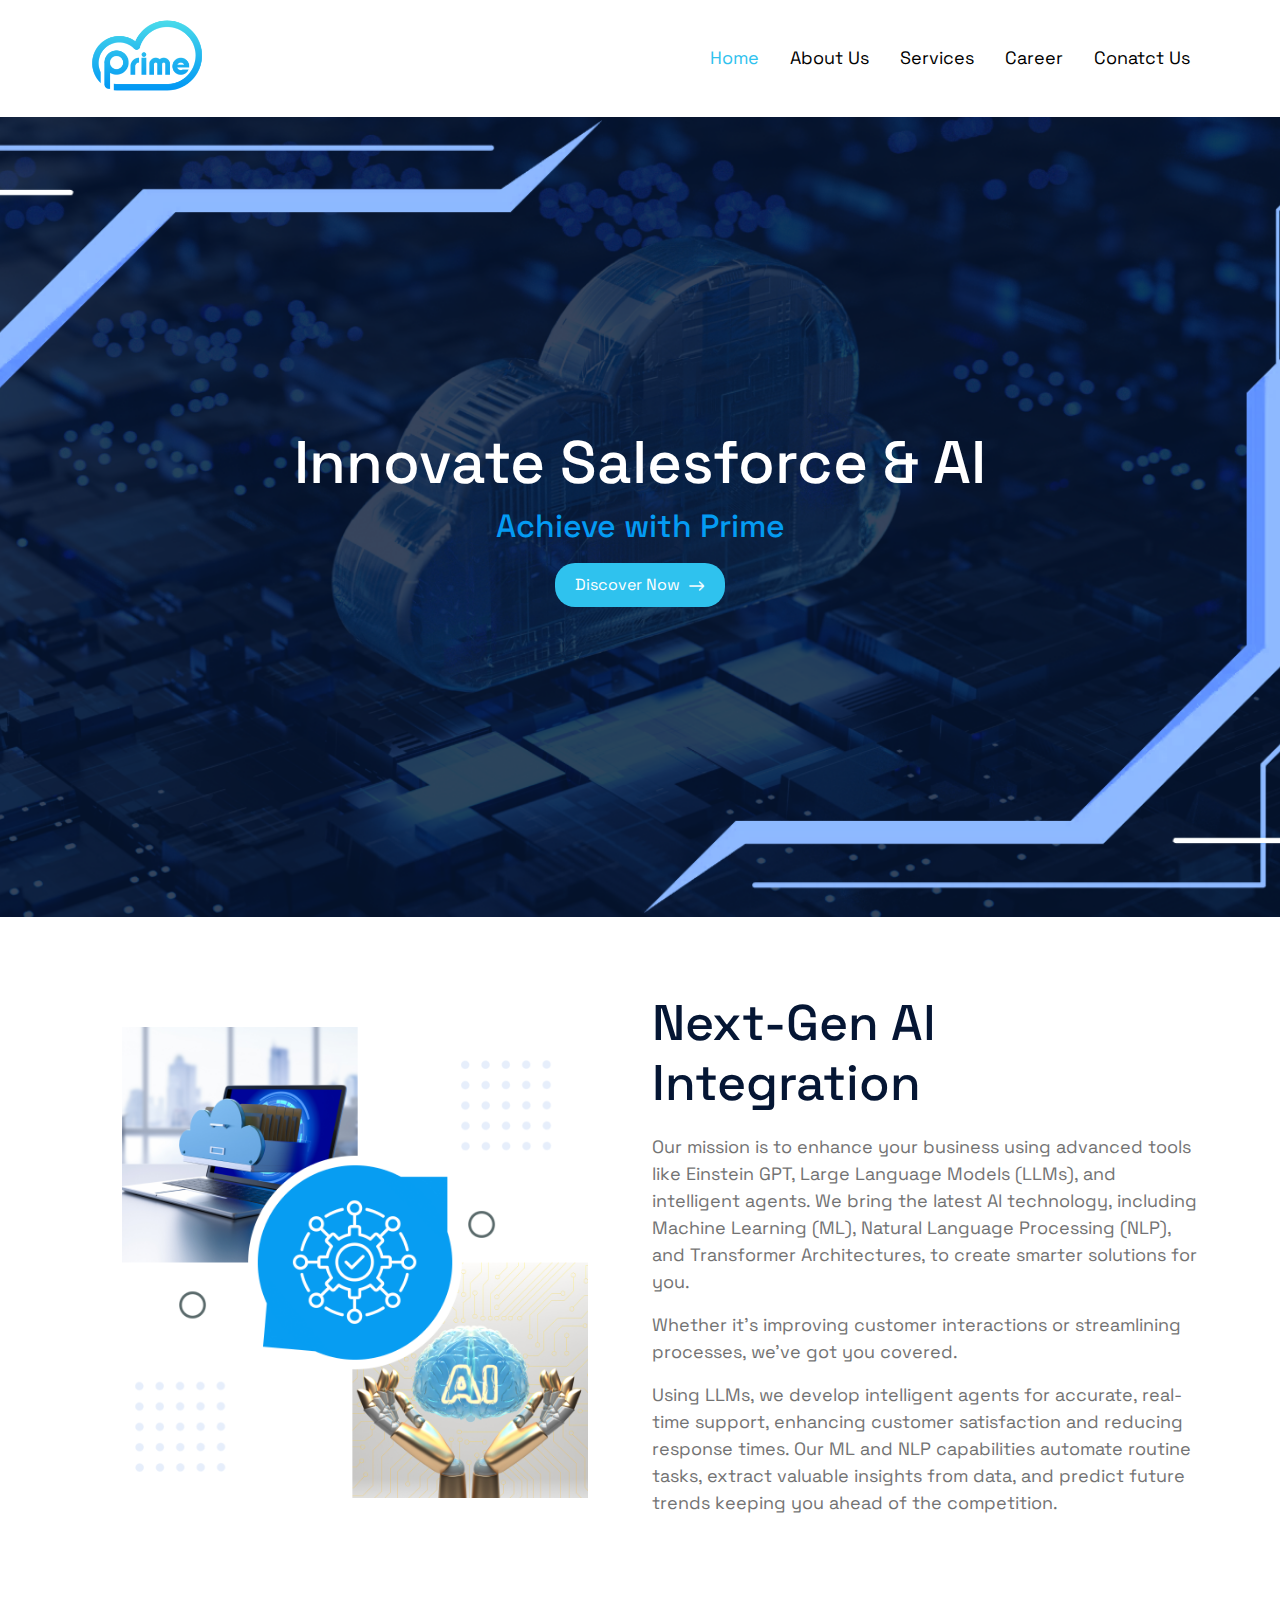
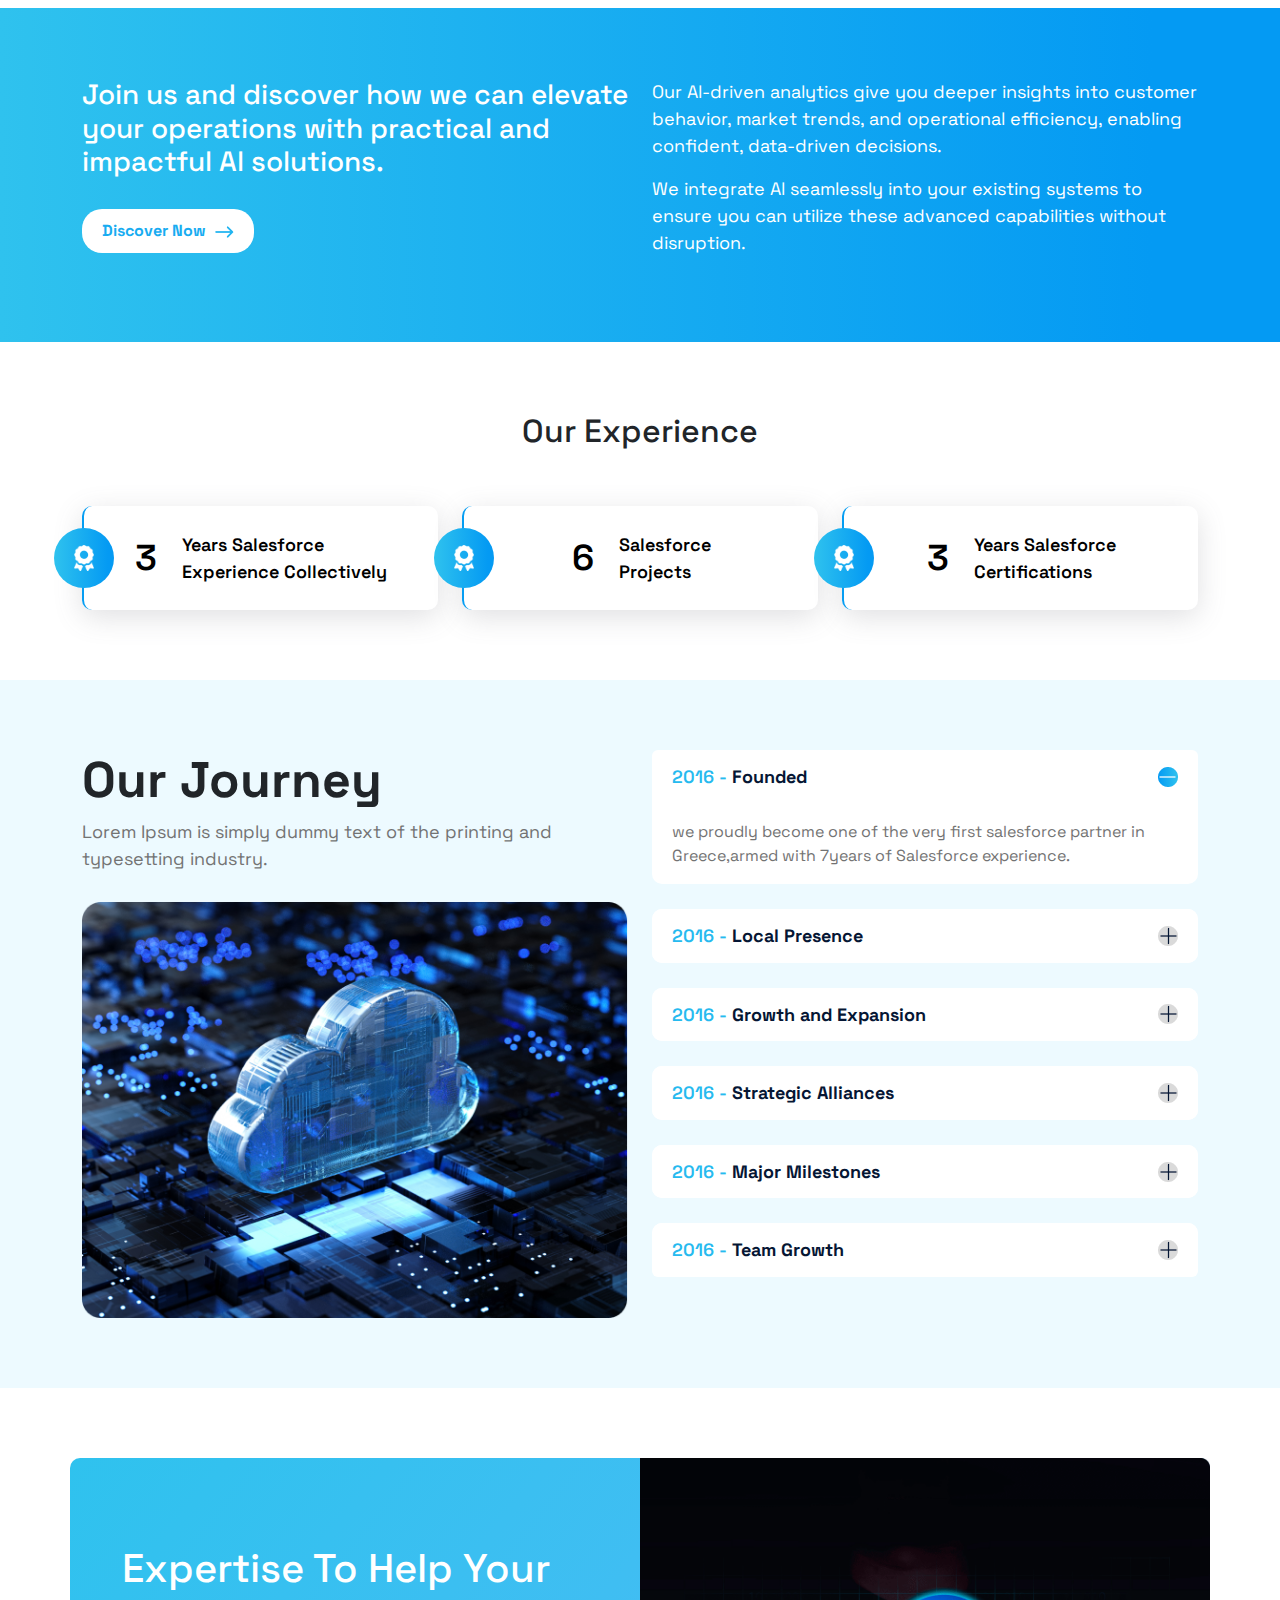
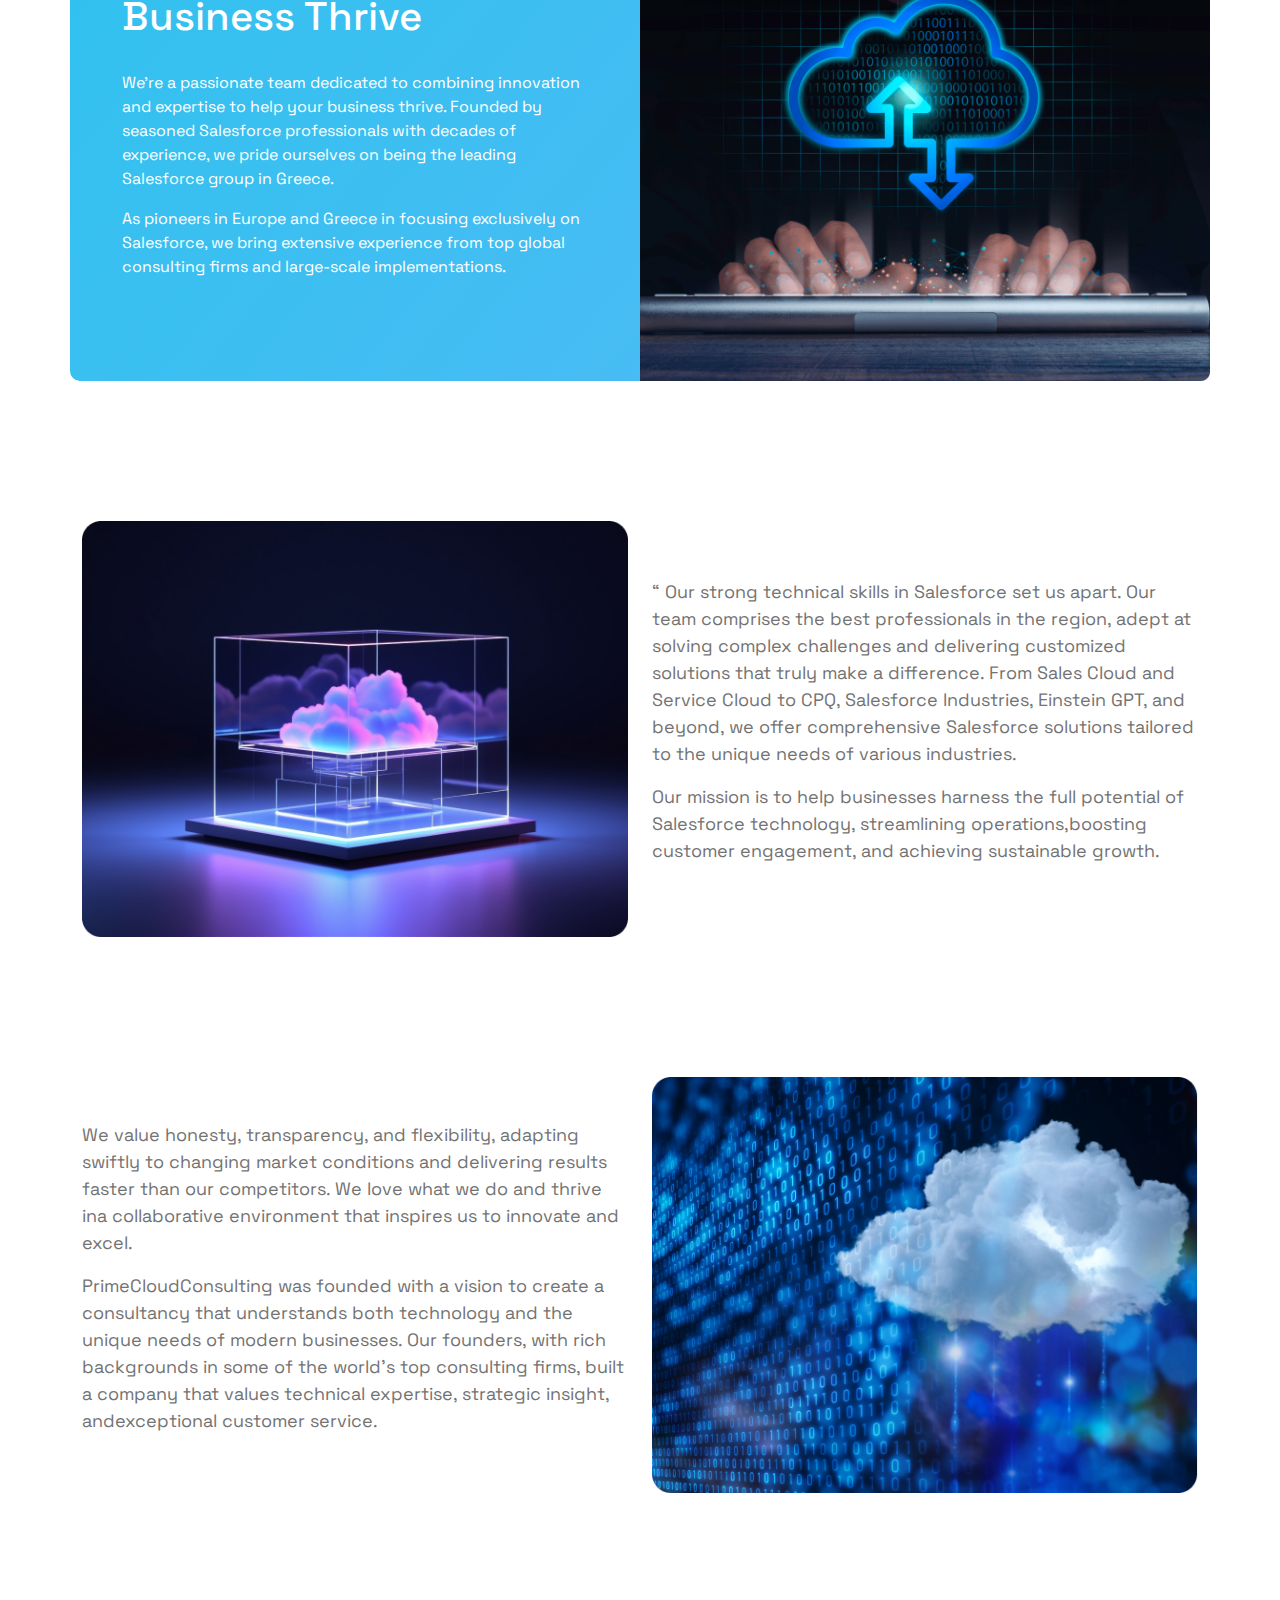
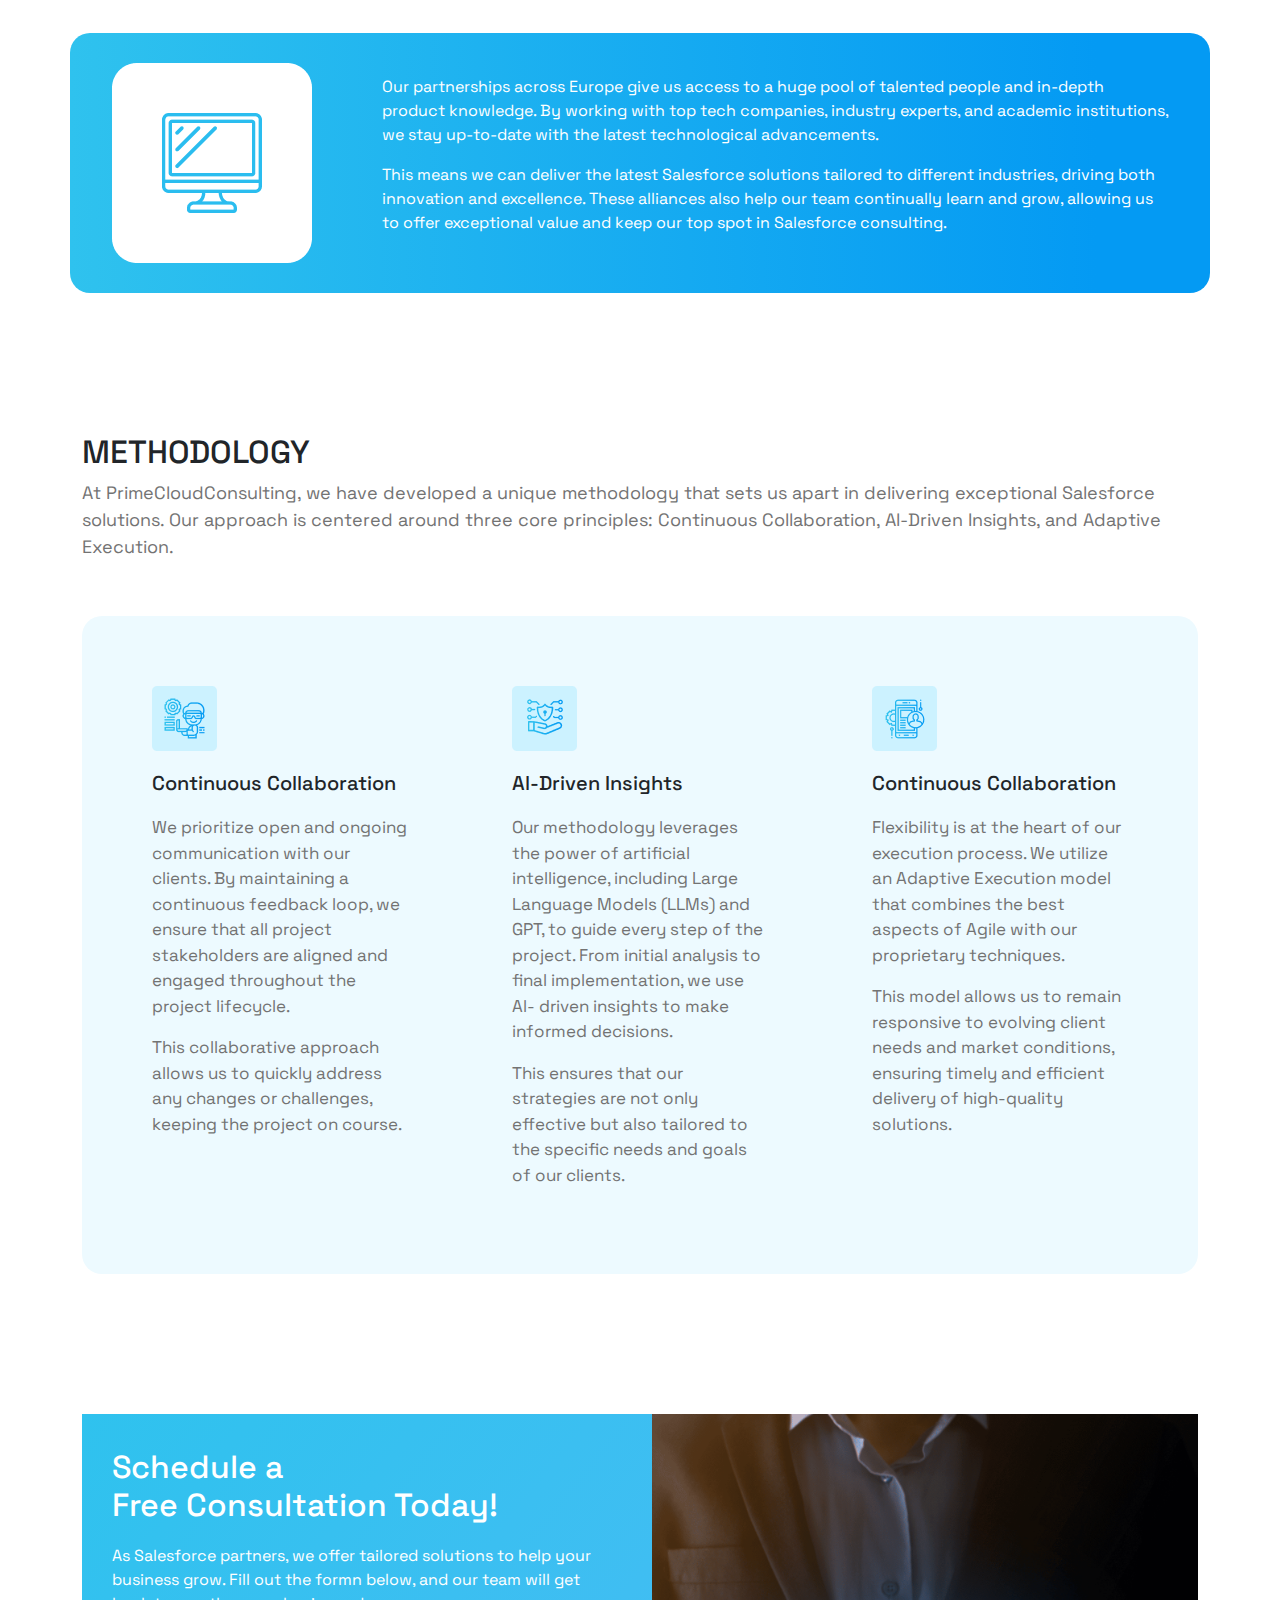
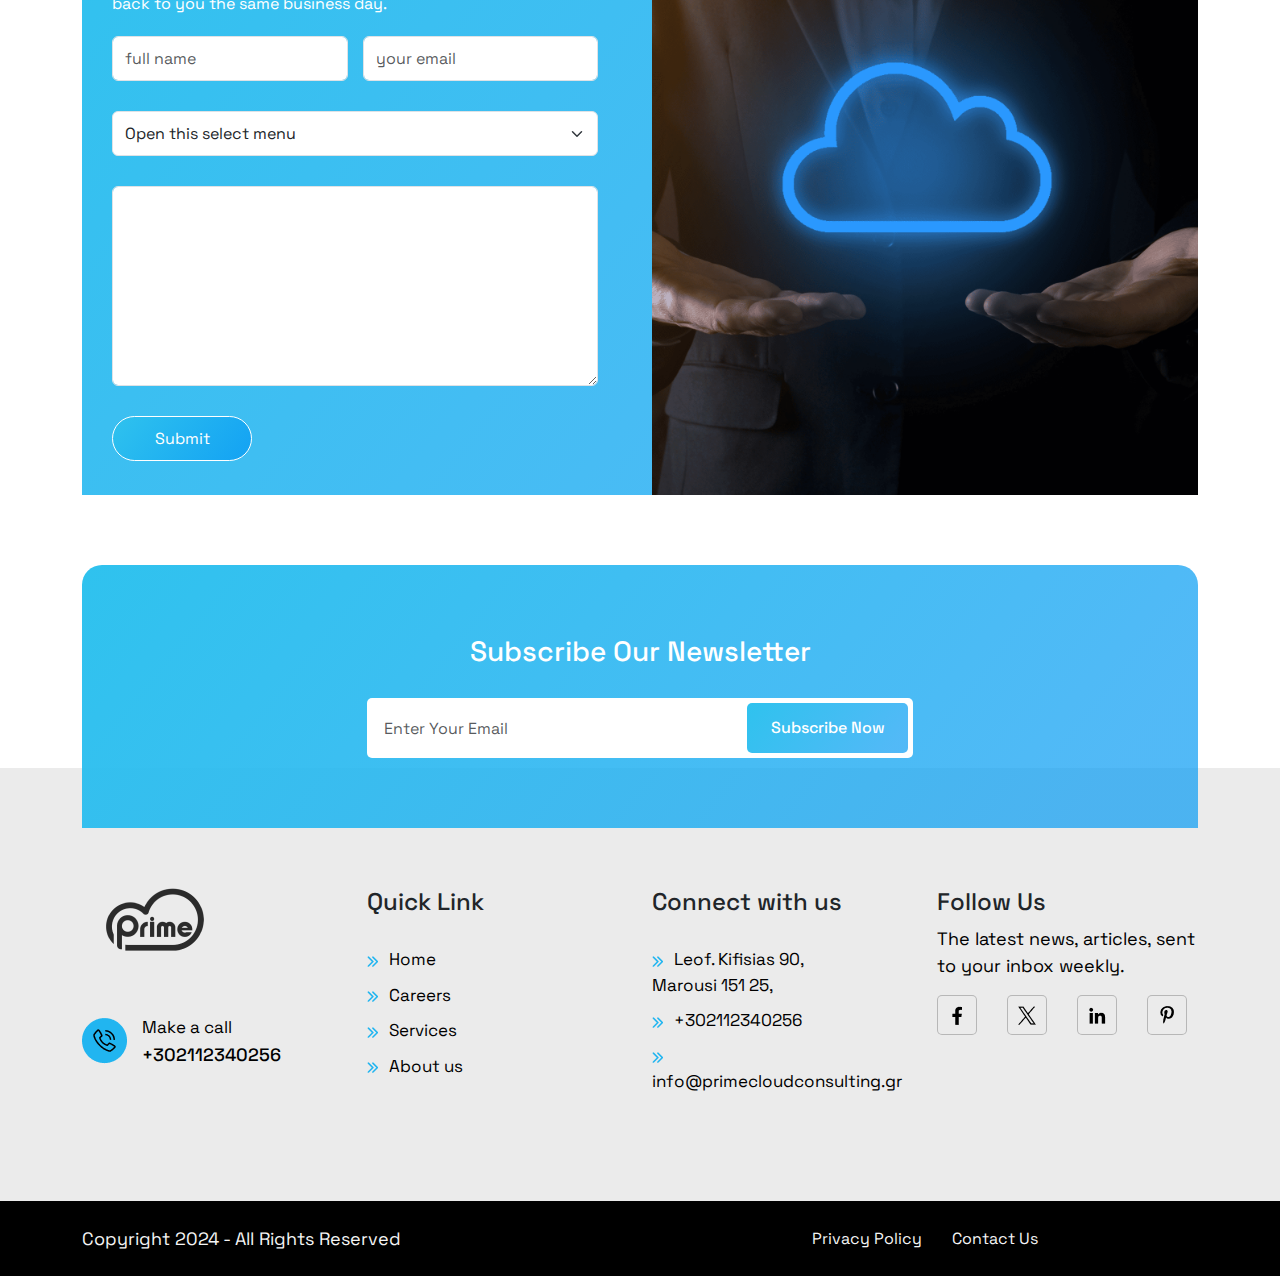
==== commit 3c93e5f2: "fix" ====
--- a/index.html
+++ b/index.html
@@ -8,6 +8,11 @@
   <link rel="stylesheet" href="./css/style.css">
   <link rel="stylesheet" href="./css/responsive.css">
   <link rel="stylesheet" href="./css/bootstrap.min.css">
+  <link rel="preconnect" href="https://fonts.googleapis.com">
+  <link rel="preconnect" href="https://fonts.gstatic.com" crossorigin>
+  <link
+    href="https://fonts.googleapis.com/css2?family=Cormorant+Garamond:ital,wght@0,300;0,400;0,500;0,600;0,700;1,300;1,400;1,500;1,600;1,700&family=Roboto:ital,wght@0,100;0,300;0,400;0,500;0,700;0,900;1,100;1,300;1,400;1,500;1,700;1,900&family=Space+Grotesk:wght@300..700&display=swap"
+    rel="stylesheet">
 </head>
 
 <body>
@@ -485,15 +490,15 @@
               <img src="./images/footer_logo.png" alt="" class="img-fluid">
             </div>
 
-          <div class="phone_call_wrapper">
-            <div class="image_call">
-              <img src="./images/call_phone.png" alt="" class="img-fluid">
-            </div>
-            <div class="para_call">
-              <p>Make a call</p>
-              <p><a href="tel:+302112340256">+302112340256</a></p>
-            </div>
-          </div>
+            <div class="phone_call_wrapper">
+              <div class="image_call">
+                <img src="./images/call_phone.png" alt="" class="img-fluid">
+              </div>
+              <div class="para_call">
+                <p>Make a call</p>
+                <p><a href="tel:+302112340256">+302112340256</a></p>
+              </div>
+            </div>
           </div>
         </div>
         <div class="col-lg-3">
@@ -511,9 +516,12 @@
           <div class="columnb_2 colunm_3">
             <h4>Connect with us</h4>
             <ul>
-              <li><a href=""><img src="./images/footer_arrow.png" alt="" class="img-fluid">Leof. Kifisias 90,<BR> Marousi 151 25,</a></li>
-              <li><a href="tel:+302112340256"><img src="./images/footer_arrow.png" alt="" class="img-fluid">+302112340256</a></li>
-              <li><a href="info@primecloudconsulting.gr"><img src="./images/footer_arrow.png" alt="" class="img-fluid">info@primecloudconsulting.gr</a></li>
+              <li><a href=""><img src="./images/footer_arrow.png" alt="" class="img-fluid">Leof. Kifisias 90,<BR>
+                  Marousi 151 25,</a></li>
+              <li><a href="tel:+302112340256"><img src="./images/footer_arrow.png" alt=""
+                    class="img-fluid">+302112340256</a></li>
+              <li><a href="info@primecloudconsulting.gr"><img src="./images/footer_arrow.png" alt=""
+                    class="img-fluid">info@primecloudconsulting.gr</a></li>
             </ul>
           </div>
         </div>
@@ -523,14 +531,14 @@
             <p>The latest news, articles, sent
               to your inbox weekly.</p>
 
-              <div class="social_icon">
-                <ul>
-                  <li><a href=""><img src="./images/f.png" alt="" class="img-fluid"></a></li>
-                  <li><a href=""><img src="./images/x.png" alt="" class="img-fluid"></a></li>
-                  <li><a href=""><img src="./images/i.png" alt="" class="img-fluid"></a></li>
-                  <li><a href=""><img src="./images/p.png" alt="" class="img-fluid"></a></li>
-                </ul>
-              </div>
+            <div class="social_icon">
+              <ul>
+                <li><a href=""><img src="./images/f.png" alt="" class="img-fluid"></a></li>
+                <li><a href=""><img src="./images/x.png" alt="" class="img-fluid"></a></li>
+                <li><a href=""><img src="./images/i.png" alt="" class="img-fluid"></a></li>
+                <li><a href=""><img src="./images/p.png" alt="" class="img-fluid"></a></li>
+              </ul>
+            </div>
           </div>
         </div>
       </div>
@@ -541,15 +549,15 @@
     <div class="container">
       <div class="row align-items-center">
         <div class="col-lg-6">
-              <div class="left_copy_right">
-                <p>Copyright 2024 - All Rights Reserved </p>
-              </div>
-        </div>
-        <div class="col-lg-6">
-             <ul class="copy_right_ul">
-              <li><a href="">Privacy Policy</a></li>
-              <li><a href="">Contact Us</a></li>
-             </ul>
+          <div class="left_copy_right">
+            <p>Copyright 2024 - All Rights Reserved </p>
+          </div>
+        </div>
+        <div class="col-lg-6">
+          <ul class="copy_right_ul">
+            <li><a href="">Privacy Policy</a></li>
+            <li><a href="">Contact Us</a></li>
+          </ul>
         </div>
       </div>
     </div>
--- a/css/style.css
+++ b/css/style.css
@@ -2,6 +2,7 @@
     box-sizing: border-box;
     margin: 0;
     padding: 0;
+    font-family: "Space Grotesk", sans-serif;
 }
 
 
@@ -436,6 +437,10 @@
 .nav-item a.nav-link {
     color: #000;
     font-size: 18px;
+    border-bottom: 1px solid transparent;
+}
+.nav-item a.nav-link:hover {
+    border-bottom: 1px solid #2fc2ee;
 }
 a.button_common:hover {
     background: #fff;
@@ -704,4 +709,7 @@
 }
 .con_box p  {
     color: #737373;
+}
+.nav-item {
+    margin-left: 15px;
 }--- a/css/responsive.css
+++ b/css/responsive.css
@@ -95,6 +95,9 @@
     .open_col {
         margin-bottom: 15px;
     }
+    .nav-item {
+        margin-left: 15px;
+    }
 }
 
 @media screen and (max-width:767px)
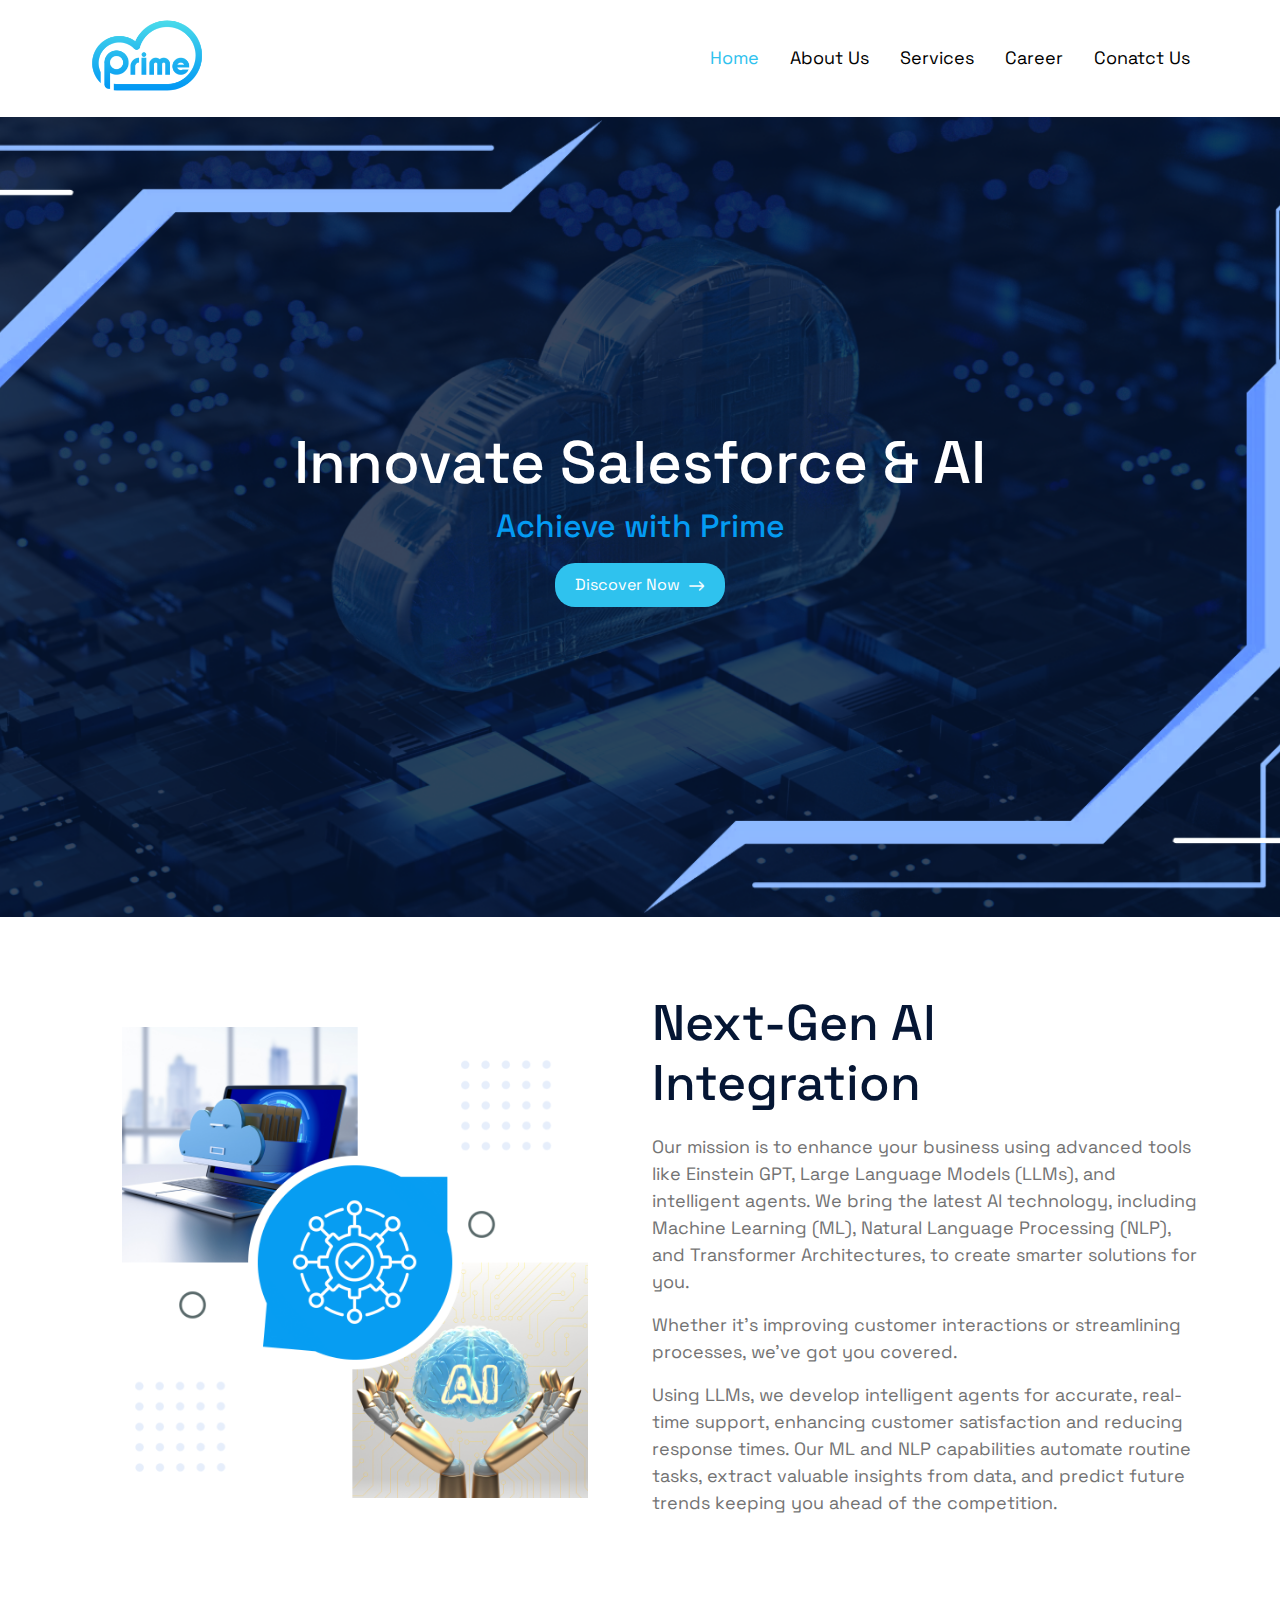
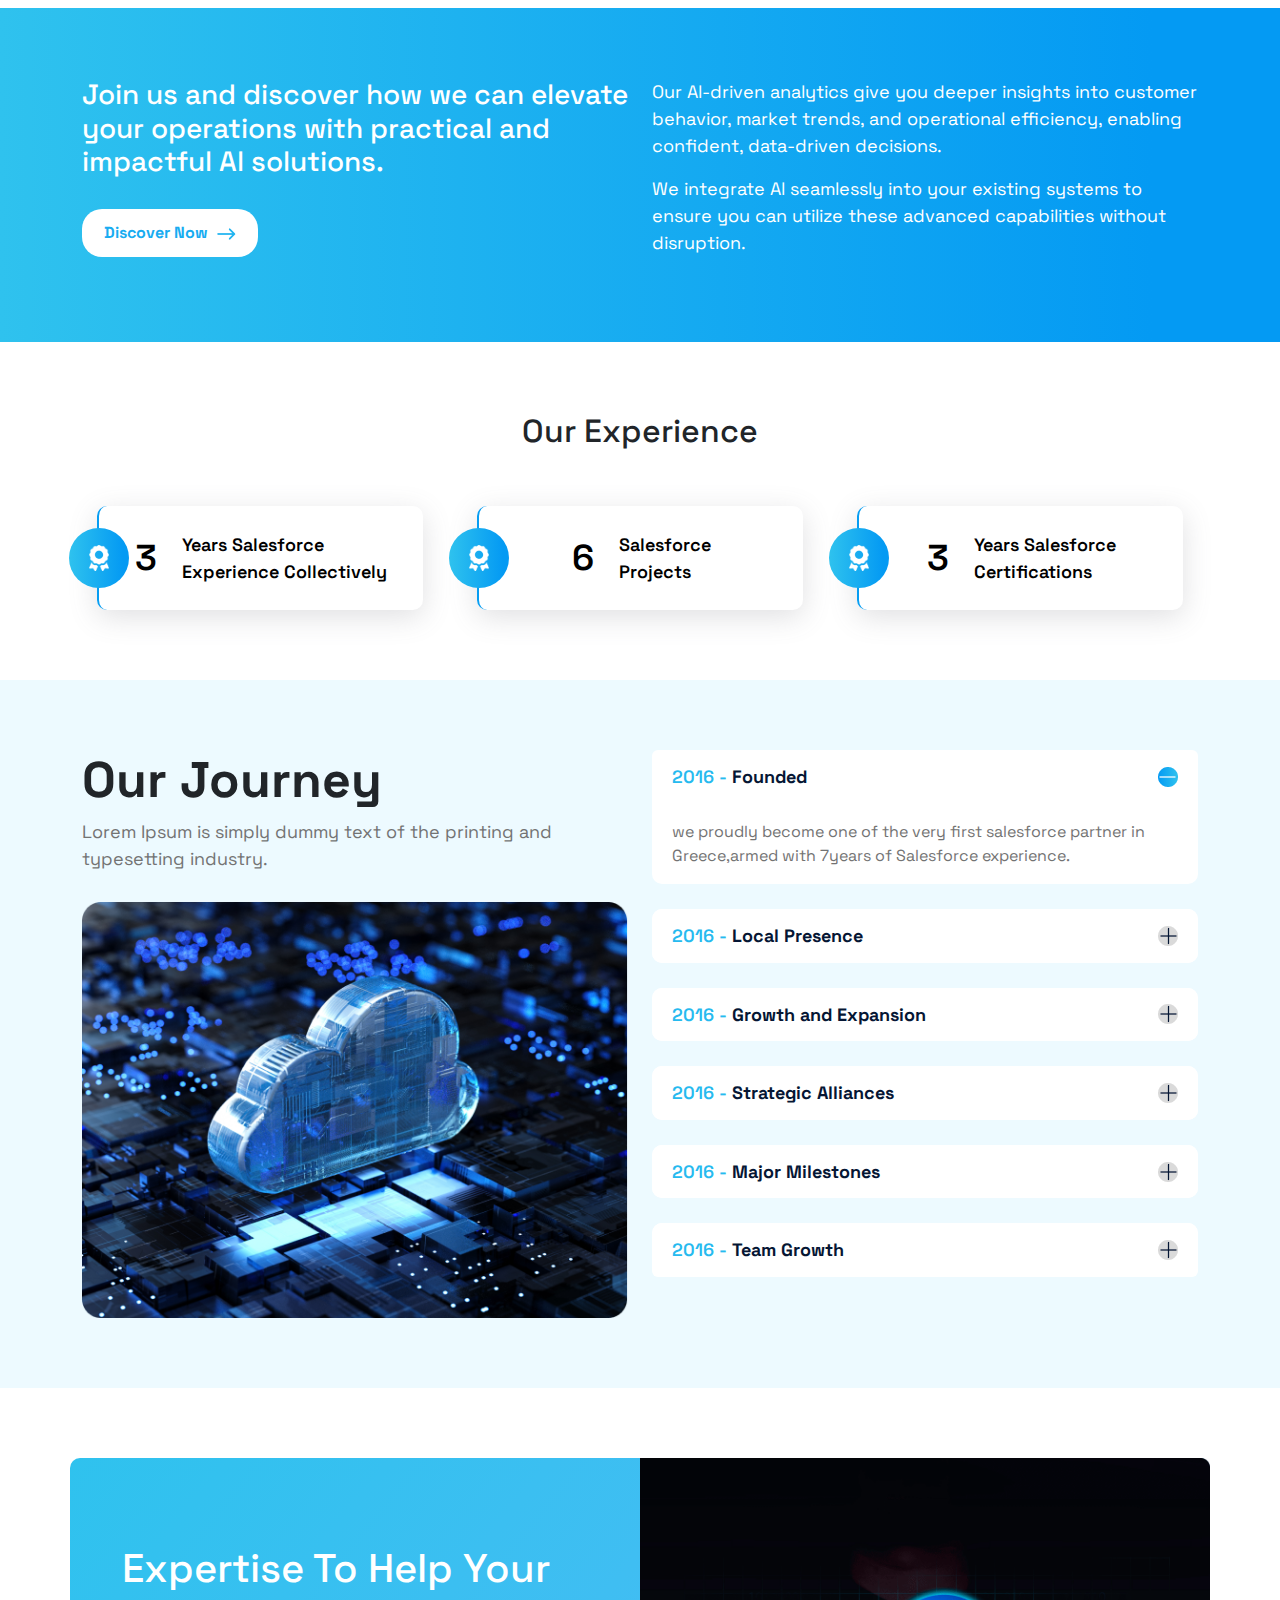
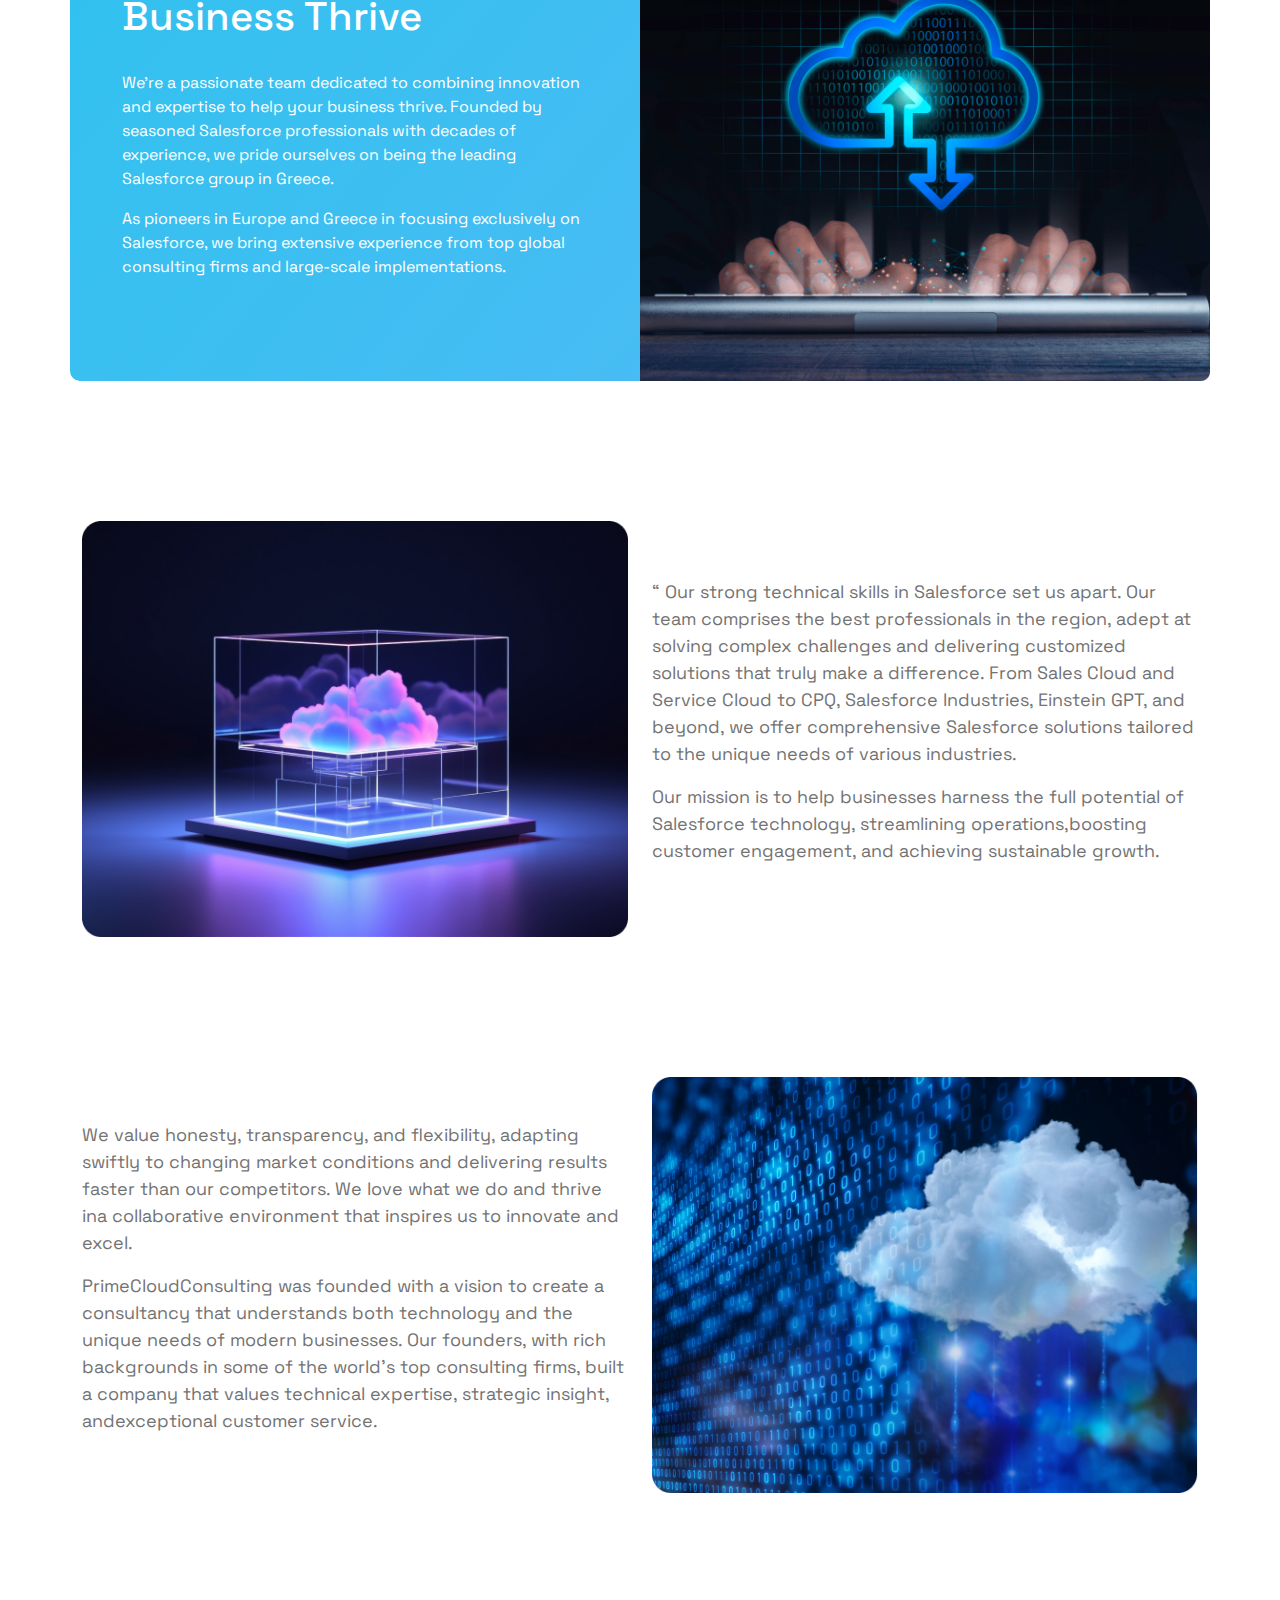
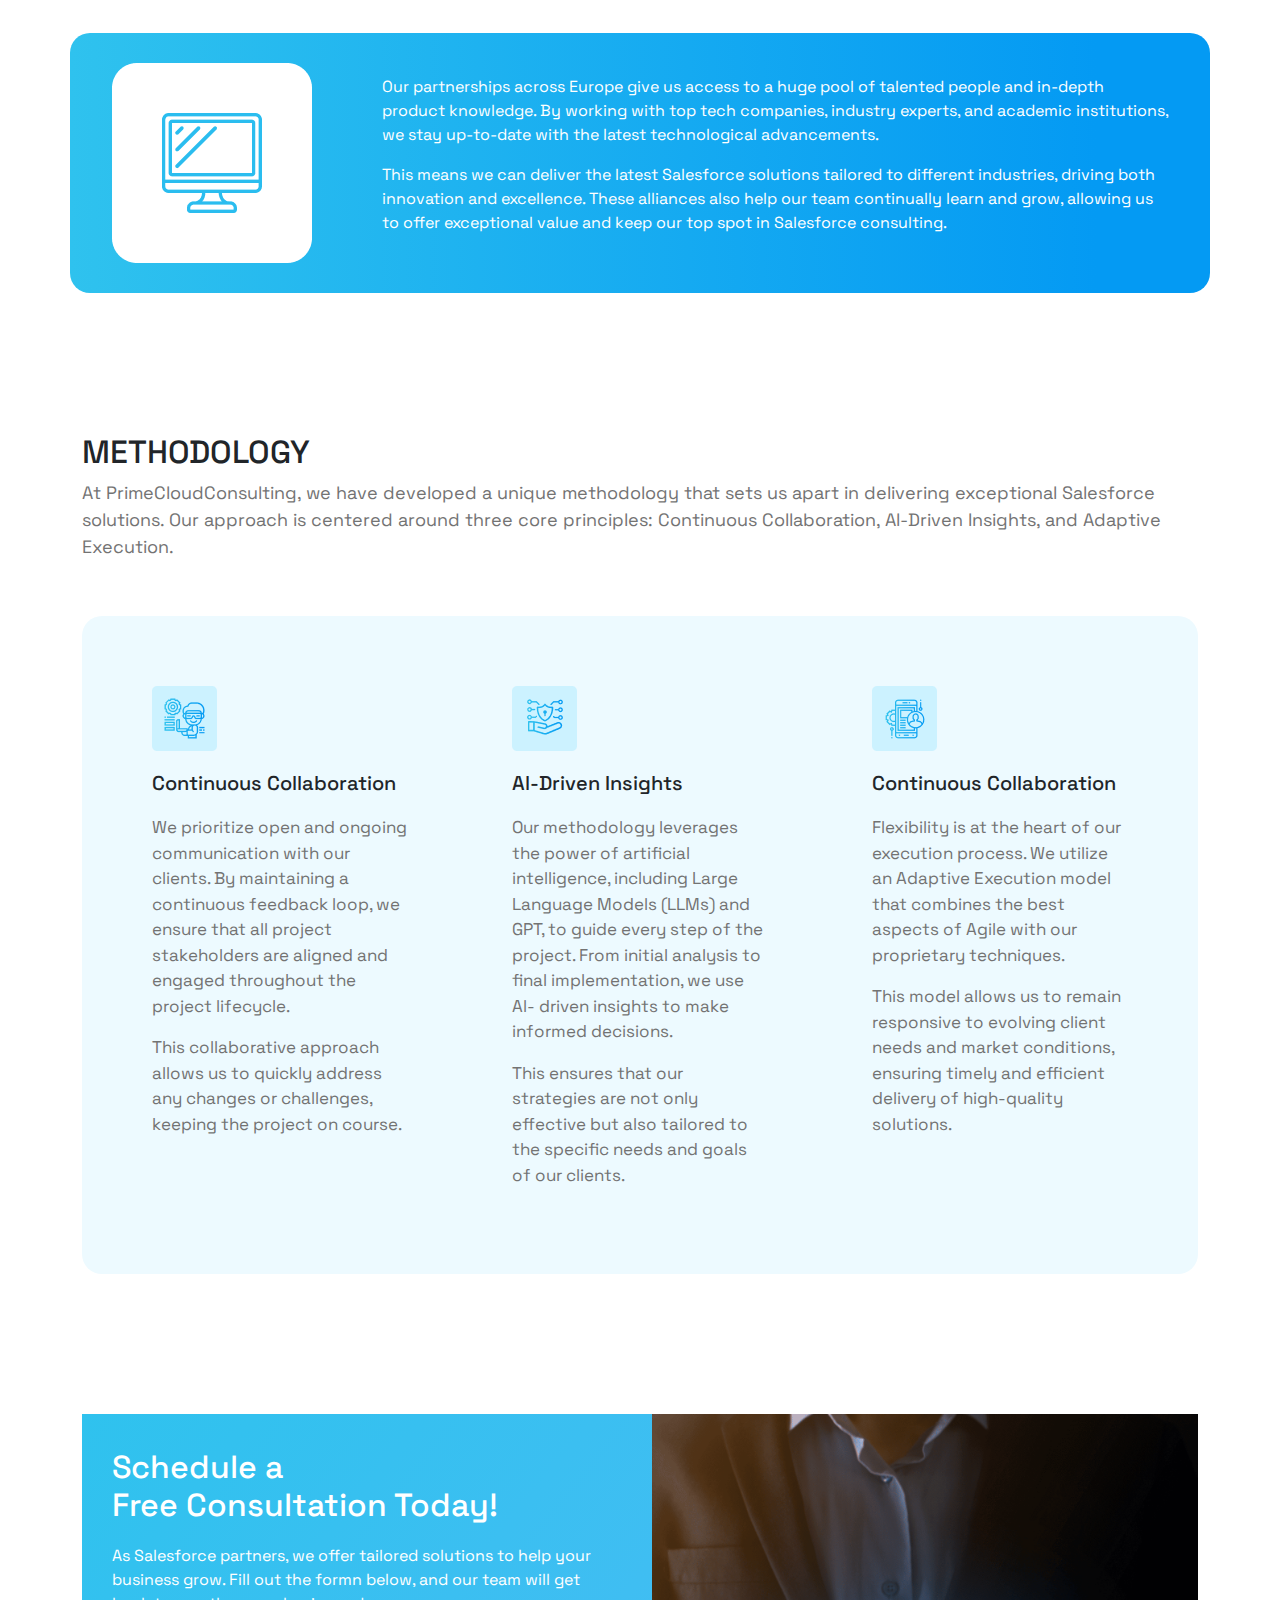
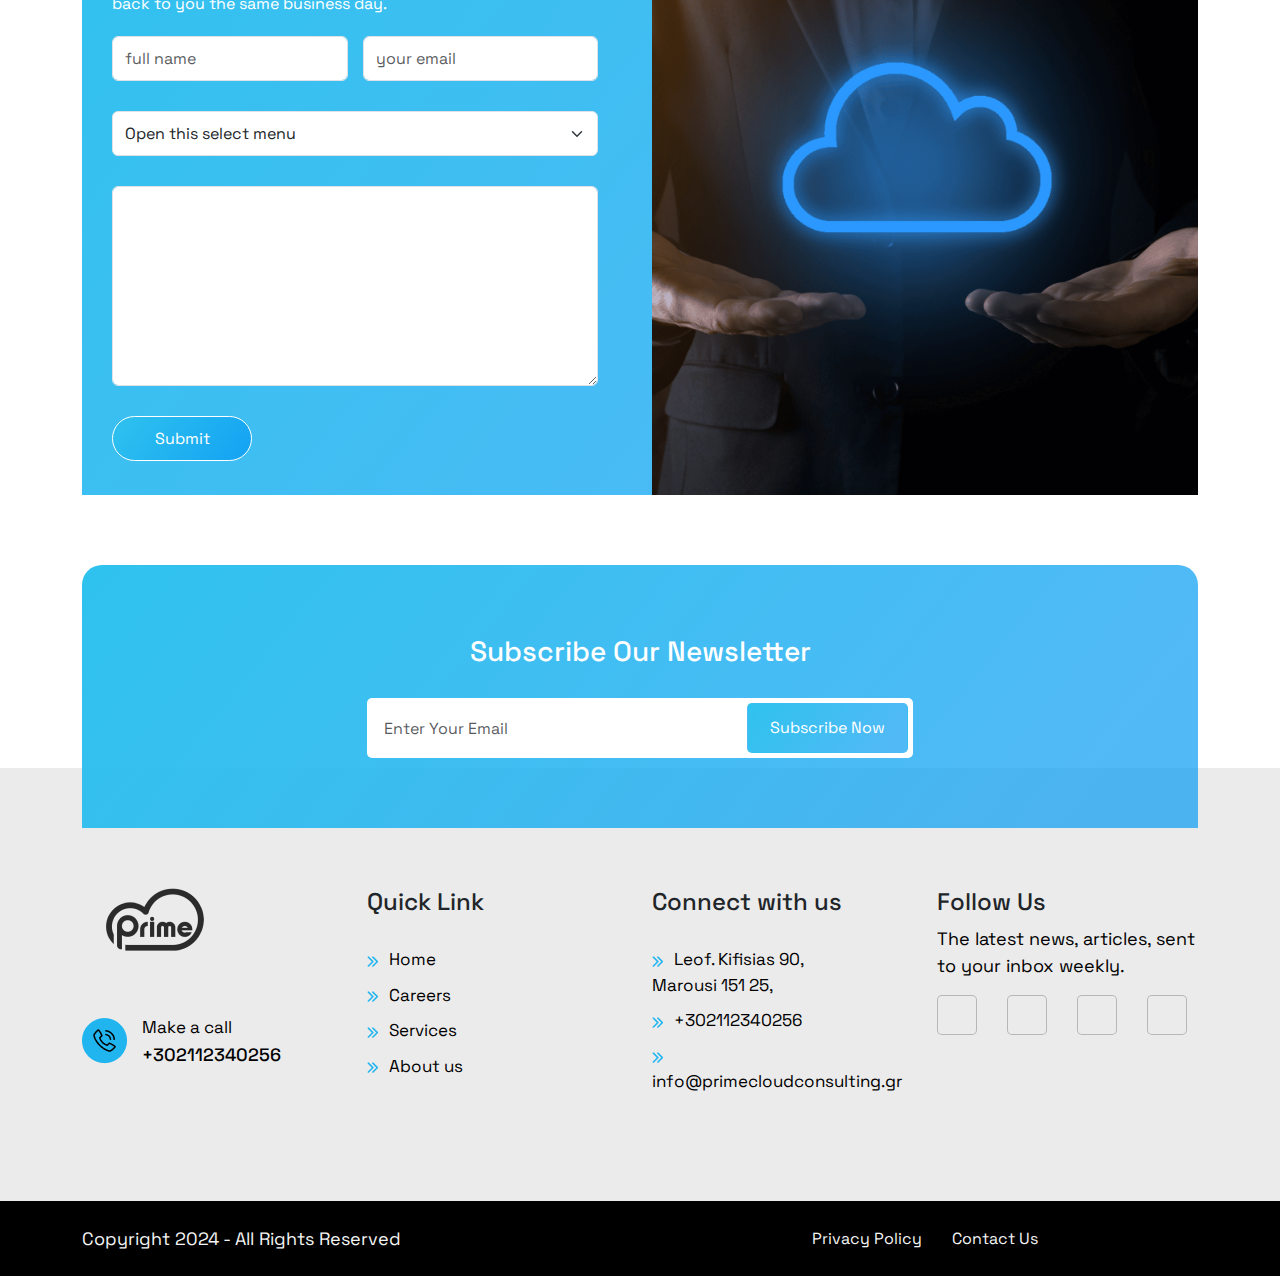
==== commit b37bdc66: "update" ====
--- a/index.html
+++ b/index.html
@@ -13,6 +13,9 @@
   <link
     href="https://fonts.googleapis.com/css2?family=Cormorant+Garamond:ital,wght@0,300;0,400;0,500;0,600;0,700;1,300;1,400;1,500;1,600;1,700&family=Roboto:ital,wght@0,100;0,300;0,400;0,500;0,700;0,900;1,100;1,300;1,400;1,500;1,700;1,900&family=Space+Grotesk:wght@300..700&display=swap"
     rel="stylesheet">
+  <link rel="stylesheet" href="https://cdnjs.cloudflare.com/ajax/libs/font-awesome/6.6.0/css/all.min.css"
+    integrity="sha512-Kc323vGBEqzTmouAECnVceyQqyqdsSiqLQISBL29aUW4U/M7pSPA/gEUZQqv1cwx4OnYxTxve5UMg5GT6L4JJg=="
+    crossorigin="anonymous" referrerpolicy="no-referrer" />
 </head>
 
 <body>
@@ -20,7 +23,7 @@
   <header>
     <nav class="navbar navbar-expand-lg">
       <div class="container">
-        <a class="navbar-brand" href="#">
+        <a class="navbar-brand" href="index.html">
           <img src="./images/logo_prime.png" alt="" class="img-fluid">
         </a>
         <button class="navbar-toggler" type="button" data-bs-toggle="collapse" data-bs-target="#navbarSupportedContent"
@@ -533,10 +536,10 @@
 
             <div class="social_icon">
               <ul>
-                <li><a href=""><img src="./images/f.png" alt="" class="img-fluid"></a></li>
-                <li><a href=""><img src="./images/x.png" alt="" class="img-fluid"></a></li>
-                <li><a href=""><img src="./images/i.png" alt="" class="img-fluid"></a></li>
-                <li><a href=""><img src="./images/p.png" alt="" class="img-fluid"></a></li>
+                <li><a href=""><i class="fa-brands fa-facebook-f"></i></a></li>
+                <li><a href=""><i class="fa-brands fa-x-twitter"></i></a></li>
+                <li><a href=""><i class="fa-brands fa-linkedin-in"></i></a></li>
+                <li><a href=""><i class="fa-brands fa-pinterest-p"></i></a></li>
               </ul>
             </div>
           </div>
--- a/css/style.css
+++ b/css/style.css
@@ -51,6 +51,7 @@
     text-decoration: none;
     display: inline-block;
     margin-top: 10px;
+    transition: all 0.4s;
 }
 
 .inner_text_banner a img {
@@ -87,8 +88,14 @@
     background-color: #fff;
     color: #18acf1;
     font-weight: 700;
-}
-
+    border: 2px solid transparent;
+    transition: all 0.4s;
+}
+.left_join a:hover {
+    background-color: #2bbeef!important;
+    color: #fff!important;
+    border: 2px solid #fff!important;
+}
 .left_join a img {
     margin-left: 5px;
 }
@@ -107,6 +114,12 @@
     display: flex;
     box-shadow: rgba(100, 100, 111, 0.2) 0px 7px 29px 0px;
     position: relative;
+    margin: 0px 15px;
+    transition: all 0.4s;
+}
+
+.experience_card:hover{
+    background-color: #24b8ef1a;
 }
 
 .experience_card p {
@@ -305,8 +318,12 @@
     text-decoration: unset;
     text-transform: capitalize;
     border: 1px solid #fff;
-}
-
+    transition: all 0.4s;
+}
+.submit_btn a:hover {
+    background: #fff;
+    color: #42bef3;
+}
 .left_contact {
     padding: 30px;
 }
@@ -332,7 +349,13 @@
     text-decoration: unset;
     height: 50px;
     border-radius: 5px;
-    font-weight: 500;
+    transition: all 0.5s;
+    border: 1px solid transparent;
+}
+.subscribe a:hover {
+    background: #fff;
+    color: #52b9f7;
+    border: 1px solid #52b9f7;
 }
 .uper_row_news_letter {
     background: linear-gradient(129deg, rgba(47, 194, 238, 1) 0%, rgb(4 154 243 / 69%) 90%);
@@ -380,6 +403,11 @@
     color: #000;
     text-decoration: none;
     font-size: 17px;
+    transition: all 0.4s;
+}
+.columnb_2 ul li a:hover {
+    color: #21b5f0;
+    margin-left: 3px;
 }
 .columnb_2 ul li a img {
     margin-right: 10px;
@@ -402,6 +430,15 @@
     height: 40px;
     border-radius: 5px;
     border: 1px solid #8080807d;
+    color: #000;
+    text-decoration: none;
+    font-size: 20px;
+    transition: all 0.4s;
+}
+.social_icon ul li a:hover {
+    background: #21b5f0;
+    color: #fff;
+    border: transparent;
 }
 footer {
     padding-top: 120px!important;
@@ -422,10 +459,19 @@
 ul.copy_right_ul li a {
     color: #F5F5F5;
     text-decoration: unset;
+    transition: all 0.4s;
+    
+}
+ul.copy_right_ul li a:hover{
+    color: #21b5f0;
 }
 .left_copy_right p {
     color: #F5F5F5;
     margin-bottom: 0;
+    transition: all 0.4s;
+}
+.left_copy_right p:hover {
+    color: #21b5f0;
 }
 .copy_right {
     background: #000;
@@ -447,7 +493,7 @@
     color: #2fc2ee;
 }
 a.button_common:hover img {
-    filter: invert(1);
+    filter: brightness(0.2);
 }
 header {
     position: sticky;
@@ -496,6 +542,7 @@
     border-radius: 10px;
     border: 2px solid #fff;
     background: linear-gradient(129deg, rgba(47, 194, 238, 1) 0%, rgb(4 154 243 / 69%) 90%);
+    transition: all 0.4s;
 }
 .num_div p {
     font-size: 24px;
@@ -554,9 +601,12 @@
     padding: 20px;
     box-shadow: rgba(100, 100, 111, 0.2) 0px 7px 29px 0px;
     position: relative;
-}
-/* .indus_center_image img {
-} */
+    transition: all 0.4s;
+}
+.indus_card:hover {
+    background-color: #36c5f021;
+}
+
 .indus_card p {
     font-size: 14px;
     margin-bottom: 0;
@@ -630,6 +680,8 @@
     font-weight: 500;
     display: inline-block;
     margin-left: 6px;
+    transition: all 0.4s;
+    border: 1px solid transparent;
 }
 .row_open_list {
     padding: 30px 20px;
@@ -680,6 +732,13 @@
 }
 .contact_banner .submit_btn a {
     border-radius: 5px;
+    transition: all 0.4s;
+    border: 1px solid transparent;
+}
+.contact_banner .submit_btn a:hover {
+    background: #fff;
+    color: #21b5f2;
+    border: 1px solid #21b5f2;
 }
 .con_box {
     display: flex;
@@ -712,4 +771,17 @@
 }
 .nav-item {
     margin-left: 15px;
+}
+.form-control:focus {
+    border-color: #fff!important;
+    box-shadow: unset!important;
+}
+select:focus{
+    border-color: #fff!important;
+    box-shadow: unset!important;  
+}
+.open_col4 a:hover {
+    background: #fff;
+    color: #21B5F0;
+    border: 1px solid #21b5f0;
 }